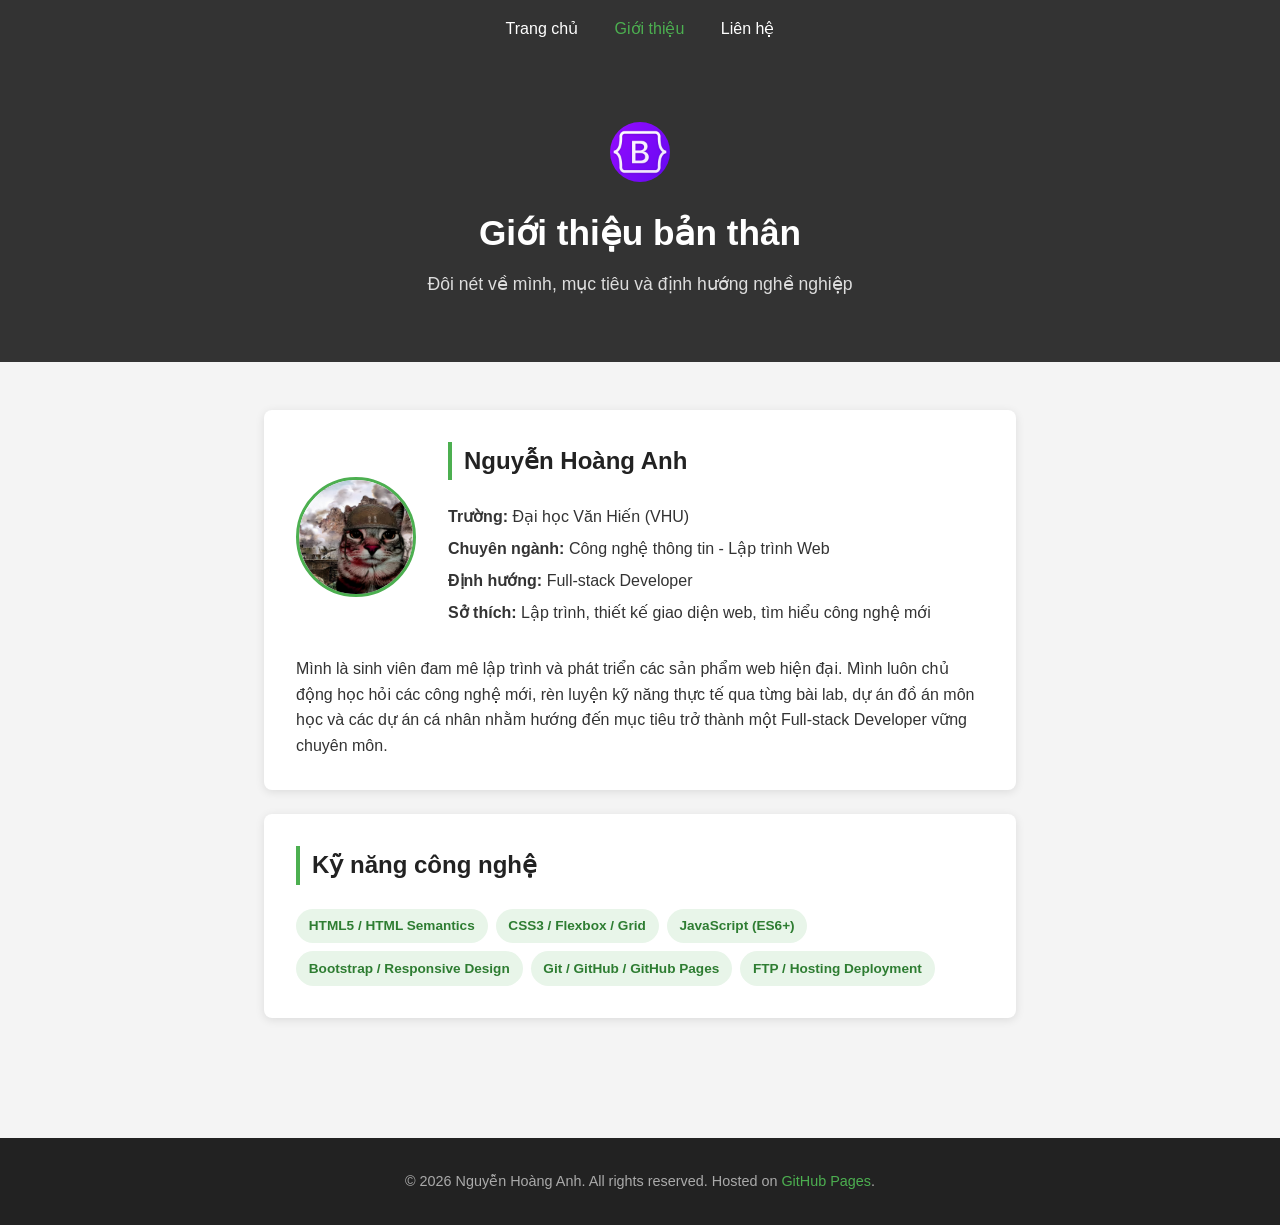
==== about.html @ 4b4d50ad "feat: Khoi tao website my-portfolio 3 trang - Bai tap 19 LTW" ====
<!DOCTYPE html>
<html lang="vi">
<head>
    <meta charset="UTF-8">
    <meta name="viewport" content="width=device-width, initial-scale=1.0">
    <title>Giới thiệu - Nguyễn Hoàng Anh</title>
    <link rel="icon" type="image/png" href="images/logo.png">
    <link rel="stylesheet" href="css/style.css">
</head>
<body>
    <nav>
        <a href="index.html">Trang chủ</a>
        <a href="about.html" class="active">Giới thiệu</a>
        <a href="contact.html">Liên hệ</a>
    </nav>

    <header>
        <img src="images/logo.png" alt="Logo" class="logo">
        <h1>Giới thiệu bản thân</h1>
        <p>Đôi nét về mình, mục tiêu và định hướng nghề nghiệp</p>
    </header>

    <section>
        <div class="about-card">
            <div class="about-intro">
                <img src="images/avatar.jpg" alt="Nguyễn Hoàng Anh">
                <div class="about-info">
                    <h2>Nguyễn Hoàng Anh</h2>
                    <p><strong>Trường:</strong> Đại học Văn Hiến (VHU)</p>
                    <p><strong>Chuyên ngành:</strong> Công nghệ thông tin - Lập trình Web</p>
                    <p><strong>Định hướng:</strong> Full-stack Developer</p>
                    <p><strong>Sở thích:</strong> Lập trình, thiết kế giao diện web, tìm hiểu công nghệ mới</p>
                </div>
            </div>
            <p>
                Mình là sinh viên đam mê lập trình và phát triển các sản phẩm web hiện đại. Mình luôn chủ động học hỏi các công nghệ mới, rèn luyện kỹ năng thực tế qua từng bài lab, dự án đồ án môn học và các dự án cá nhân nhằm hướng đến mục tiêu trở thành một Full-stack Developer vững chuyên môn.
            </p>
        </div>

        <div class="about-card">
            <h2>Kỹ năng công nghệ</h2>
            <div class="skills-list">
                <span class="skill-tag">HTML5 / HTML Semantics</span>
                <span class="skill-tag">CSS3 / Flexbox / Grid</span>
                <span class="skill-tag">JavaScript (ES6+)</span>
                <span class="skill-tag">Bootstrap / Responsive Design</span>
                <span class="skill-tag">Git / GitHub / GitHub Pages</span>
                <span class="skill-tag">FTP / Hosting Deployment</span>
            </div>
        </div>
    </section>

    <footer>
        <p>© 2026 Nguyễn Hoàng Anh. All rights reserved. Hosted on <a href="https://pages.github.com/" target="_blank">GitHub Pages</a>.</p>
    </footer>

    <script src="js/script.js"></script>
</body>
</html>
---- css/style.css ----
* {
    margin: 0;
    padding: 0;
    box-sizing: border-box;
}

body {
    font-family: 'Segoe UI', sans-serif;
    line-height: 1.6;
    background: #f4f4f4;
    color: #333;
}

nav {
    background: #333;
    padding: 1rem;
    text-align: center;
    position: sticky;
    top: 0;
    z-index: 1000;
}

nav a {
    color: white;
    margin: 0 1rem;
    text-decoration: none;
    font-weight: 500;
    transition: color 0.3s;
}

nav a:hover,
nav a.active {
    color: #4CAF50;
}

header {
    text-align: center;
    padding: 4rem 2rem;
    background: #333;
    color: white;
}

header .logo {
    width: 60px;
    height: 60px;
    border-radius: 50%;
    margin-bottom: 1rem;
}

header .avatar {
    width: 140px;
    height: 140px;
    border-radius: 50%;
    object-fit: cover;
    border: 4px solid #4CAF50;
    margin-bottom: 1rem;
    box-shadow: 0 4px 15px rgba(0, 0, 0, 0.3);
}

header h1 {
    font-size: 2.2rem;
    margin-bottom: 0.5rem;
}

header p {
    font-size: 1.1rem;
    color: #ddd;
}

section {
    padding: 3rem 1.5rem;
    max-width: 800px;
    margin: 0 auto;
}

section h2 {
    margin-bottom: 1.5rem;
    color: #222;
    border-left: 4px solid #4CAF50;
    padding-left: 0.75rem;
}

.project {
    background: white;
    padding: 2rem;
    margin: 1rem 0;
    border-radius: 8px;
    box-shadow: 0 2px 10px rgba(0, 0, 0, 0.1);
    transition: transform 0.2s, box-shadow 0.2s;
}

.project:hover {
    transform: translateY(-3px);
    box-shadow: 0 5px 15px rgba(0, 0, 0, 0.15);
}

.project h3 {
    color: #333;
    margin-bottom: 0.5rem;
}

.project p {
    color: #666;
    font-size: 0.95rem;
}

/* About Page Styles */
.about-card {
    background: white;
    padding: 2rem;
    border-radius: 8px;
    box-shadow: 0 2px 10px rgba(0, 0, 0, 0.1);
    margin-bottom: 1.5rem;
}

.about-intro {
    display: flex;
    align-items: center;
    gap: 2rem;
    margin-bottom: 1.5rem;
}

.about-intro img {
    width: 120px;
    height: 120px;
    border-radius: 50%;
    object-fit: cover;
    border: 3px solid #4CAF50;
}

.about-info p {
    margin-bottom: 0.4rem;
}

.skills-list {
    display: flex;
    flex-wrap: wrap;
    gap: 0.5rem;
    margin-top: 0.75rem;
}

.skill-tag {
    background: #e8f5e9;
    color: #2e7d32;
    padding: 0.4rem 0.8rem;
    border-radius: 20px;
    font-size: 0.85rem;
    font-weight: 600;
}

/* Contact Page Styles */
.contact-container {
    display: grid;
    grid-template-columns: 1fr;
    gap: 1.5rem;
}

.contact-info {
    background: white;
    padding: 2rem;
    border-radius: 8px;
    box-shadow: 0 2px 10px rgba(0, 0, 0, 0.1);
}

.contact-info p {
    margin-bottom: 0.75rem;
}

.contact-form {
    background: white;
    padding: 2rem;
    border-radius: 8px;
    box-shadow: 0 2px 10px rgba(0, 0, 0, 0.1);
}

.form-group {
    margin-bottom: 1.25rem;
}

.form-group label {
    display: block;
    margin-bottom: 0.35rem;
    font-weight: 600;
    color: #444;
}

.form-group input,
.form-group textarea {
    width: 100%;
    padding: 0.75rem;
    border: 1px solid #ddd;
    border-radius: 4px;
    font-family: inherit;
    font-size: 0.95rem;
    transition: border-color 0.2s;
}

.form-group input:focus,
.form-group textarea:focus {
    border-color: #4CAF50;
    outline: none;
}

.btn-submit {
    background: #4CAF50;
    color: white;
    border: none;
    padding: 0.75rem 1.75rem;
    border-radius: 4px;
    font-size: 1rem;
    cursor: pointer;
    font-weight: 600;
    transition: background 0.3s;
}

.btn-submit:hover {
    background: #45a049;
}

footer {
    text-align: center;
    padding: 2rem 1rem;
    background: #222;
    color: #aaa;
    font-size: 0.9rem;
    margin-top: 3rem;
}

footer a {
    color: #4CAF50;
    text-decoration: none;
}

@media (max-width: 600px) {
    .about-intro {
        flex-direction: column;
        text-align: center;
    }
    nav a {
        margin: 0 0.5rem;
    }
}
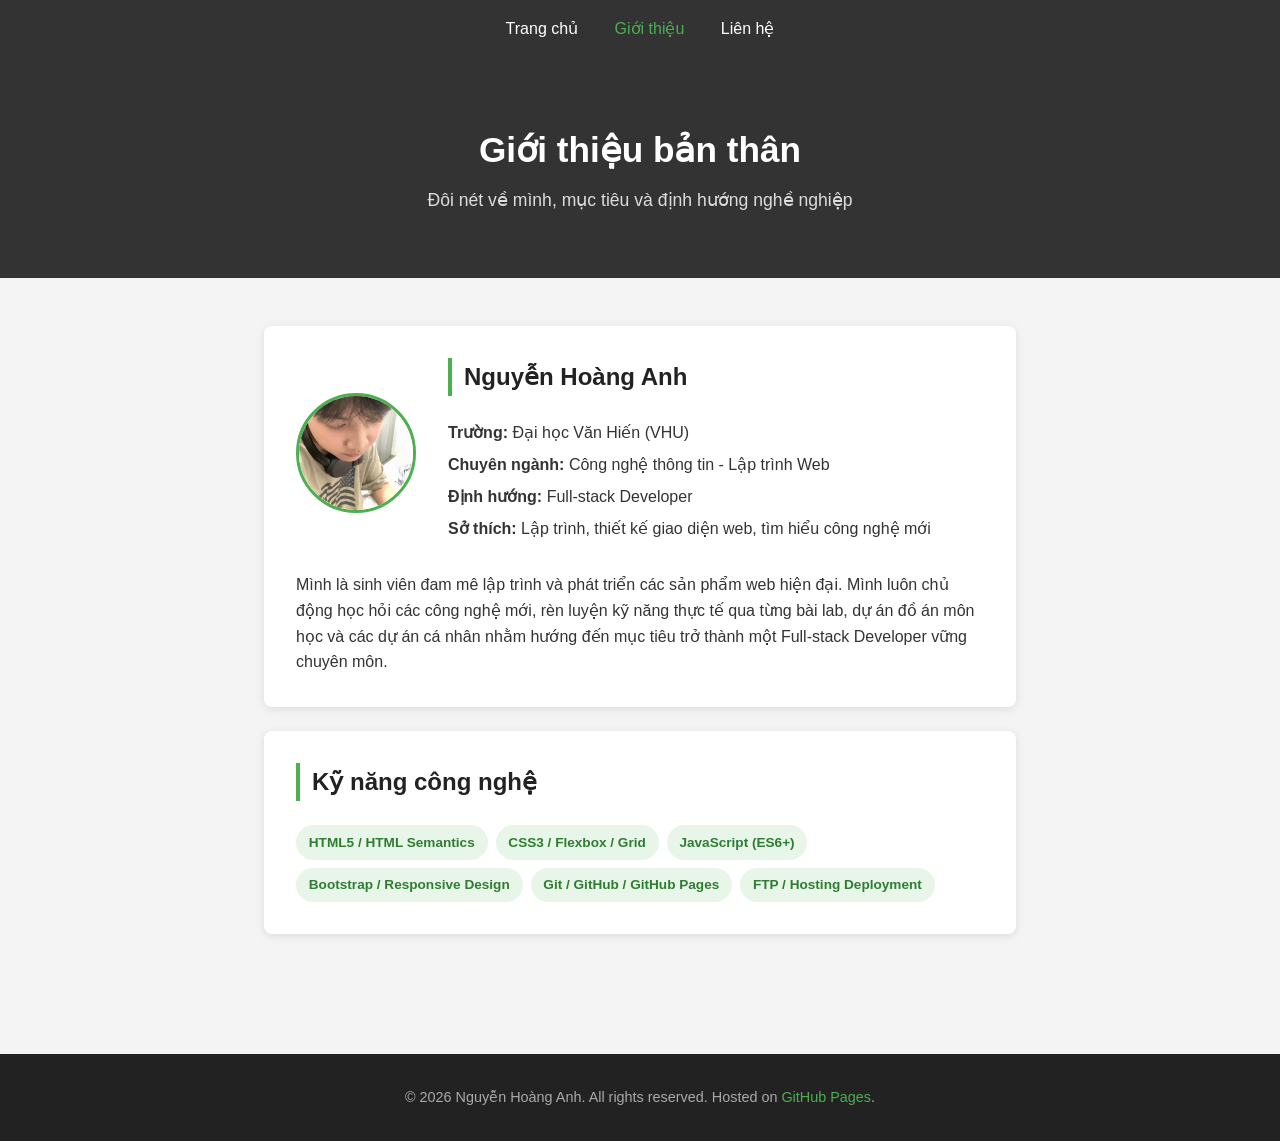
==== commit 48f1c1d0: "fix: Loai bo logo khoi header va thu muc images theo yeu cau" ====
--- a/about.html
+++ b/about.html
@@ -4,7 +4,7 @@
     <meta charset="UTF-8">
     <meta name="viewport" content="width=device-width, initial-scale=1.0">
     <title>Giới thiệu - Nguyễn Hoàng Anh</title>
-    <link rel="icon" type="image/png" href="images/logo.png">
+    <link rel="icon" type="image/jpeg" href="images/avatar.jpg">
     <link rel="stylesheet" href="css/style.css">
 </head>
 <body>
@@ -15,7 +15,6 @@
     </nav>
 
     <header>
-        <img src="images/logo.png" alt="Logo" class="logo">
         <h1>Giới thiệu bản thân</h1>
         <p>Đôi nét về mình, mục tiêu và định hướng nghề nghiệp</p>
     </header>
--- a/css/style.css
+++ b/css/style.css
@@ -38,13 +38,6 @@
     padding: 4rem 2rem;
     background: #333;
     color: white;
-}
-
-header .logo {
-    width: 60px;
-    height: 60px;
-    border-radius: 50%;
-    margin-bottom: 1rem;
 }
 
 header .avatar {
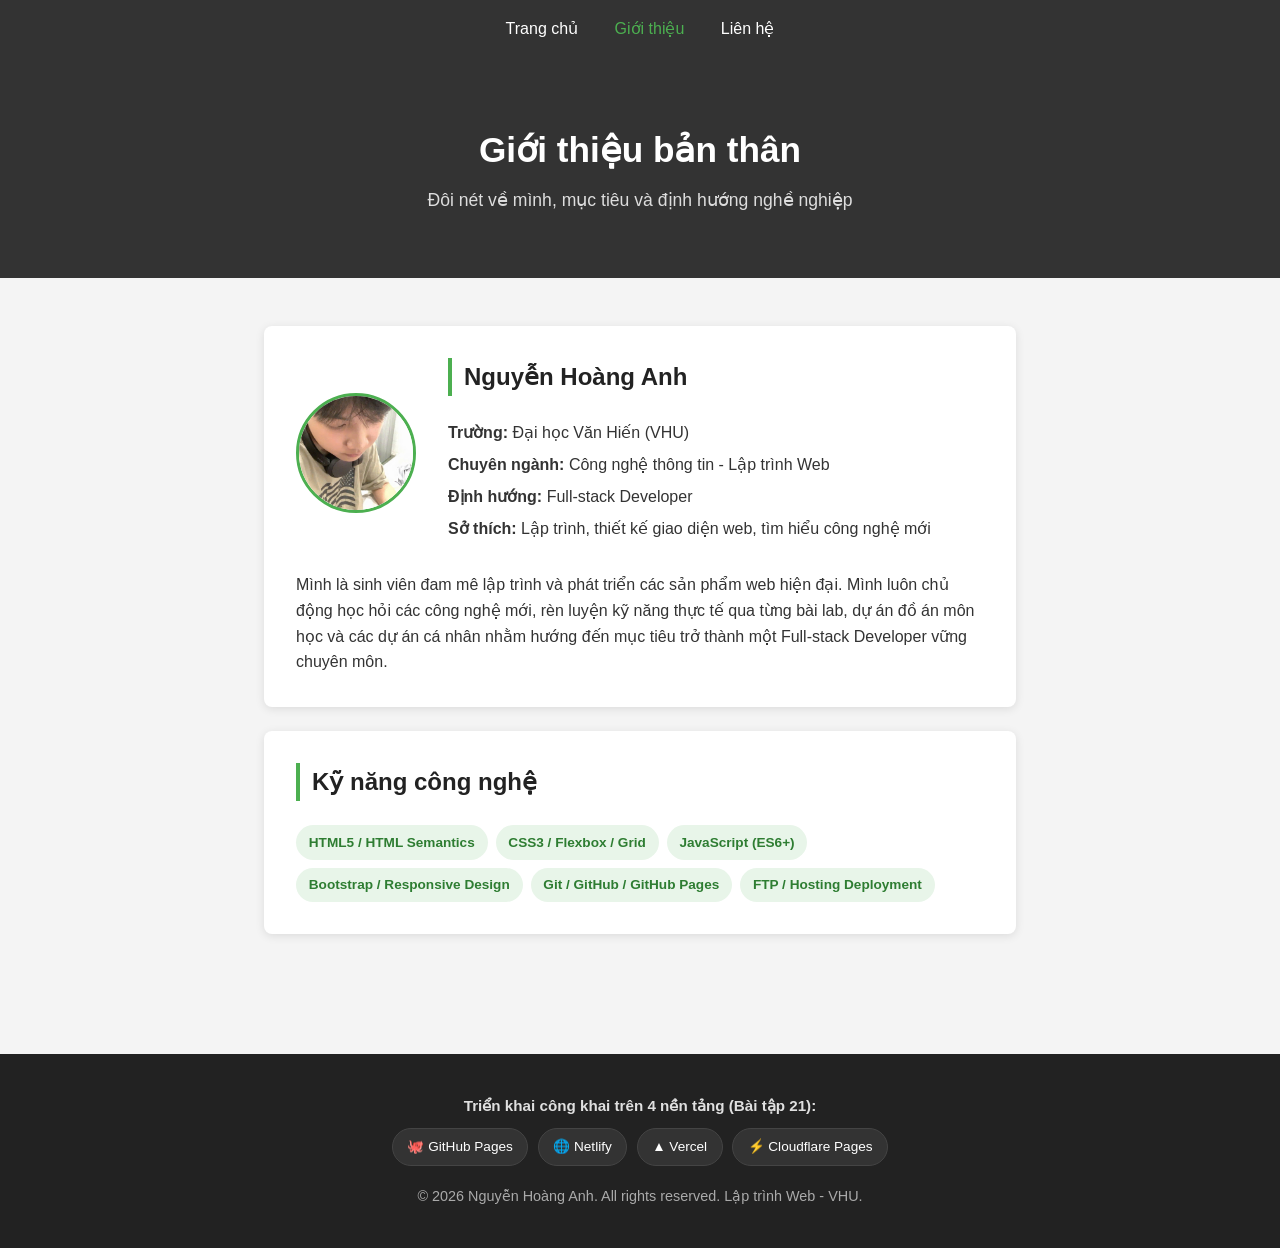
==== commit 90d01609: "feat: Cap nhat giao dien footer lien ket 4 nen tang deployment - Bai tap 21" ====
--- a/about.html
+++ b/about.html
@@ -50,7 +50,16 @@
     </section>
 
     <footer>
-        <p>© 2026 Nguyễn Hoàng Anh. All rights reserved. Hosted on <a href="https://pages.github.com/" target="_blank">GitHub Pages</a>.</p>
+        <div class="deploy-platforms">
+            <p><strong>Triển khai công khai trên 4 nền tảng (Bài tập 21):</strong></p>
+            <div class="platform-links">
+                <a href="https://whqnanh.github.io/my-portfolio/" target="_blank" class="platform-badge gh">🐙 GitHub Pages</a>
+                <a href="https://whqnanh-portfolio.netlify.app" target="_blank" class="platform-badge netlify">🌐 Netlify</a>
+                <a href="https://whqnanh-portfolio.vercel.app" target="_blank" class="platform-badge vercel">▲ Vercel</a>
+                <a href="https://whqnanh-portfolio.pages.dev" target="_blank" class="platform-badge cf">⚡ Cloudflare Pages</a>
+            </div>
+        </div>
+        <p style="margin-top: 1rem;">© 2026 Nguyễn Hoàng Anh. All rights reserved. Lập trình Web - VHU.</p>
     </footer>
 
     <script src="js/script.js"></script>
--- a/css/style.css
+++ b/css/style.css
@@ -212,7 +212,7 @@
 
 footer {
     text-align: center;
-    padding: 2rem 1rem;
+    padding: 2.5rem 1rem;
     background: #222;
     color: #aaa;
     font-size: 0.9rem;
@@ -222,6 +222,66 @@
 footer a {
     color: #4CAF50;
     text-decoration: none;
+}
+
+/* Deployment Badges */
+.deploy-platforms {
+    margin-bottom: 1.2rem;
+}
+
+.deploy-platforms p {
+    color: #e0e0e0;
+    margin-bottom: 0.6rem;
+    font-size: 0.95rem;
+}
+
+.platform-links {
+    display: flex;
+    justify-content: center;
+    flex-wrap: wrap;
+    gap: 0.6rem;
+    margin-top: 0.5rem;
+}
+
+.platform-badge {
+    display: inline-flex;
+    align-items: center;
+    padding: 0.45rem 0.9rem;
+    border-radius: 20px;
+    background: #333;
+    color: #fff !important;
+    font-size: 0.85rem;
+    font-weight: 500;
+    text-decoration: none;
+    border: 1px solid #444;
+    transition: all 0.25s ease;
+}
+
+.platform-badge:hover {
+    transform: translateY(-2px);
+    box-shadow: 0 4px 10px rgba(0, 0, 0, 0.3);
+}
+
+.platform-badge.gh:hover {
+    background: #24292e;
+    border-color: #6e5494;
+}
+
+.platform-badge.netlify:hover {
+    background: #00ad9f;
+    border-color: #00c7b7;
+    color: #111 !important;
+}
+
+.platform-badge.vercel:hover {
+    background: #000;
+    border-color: #fff;
+}
+
+.platform-badge.cf:hover {
+    background: #f38020;
+    border-color: #faad3f;
+    color: #111 !important;
 }
 
 @media (max-width: 600px) {
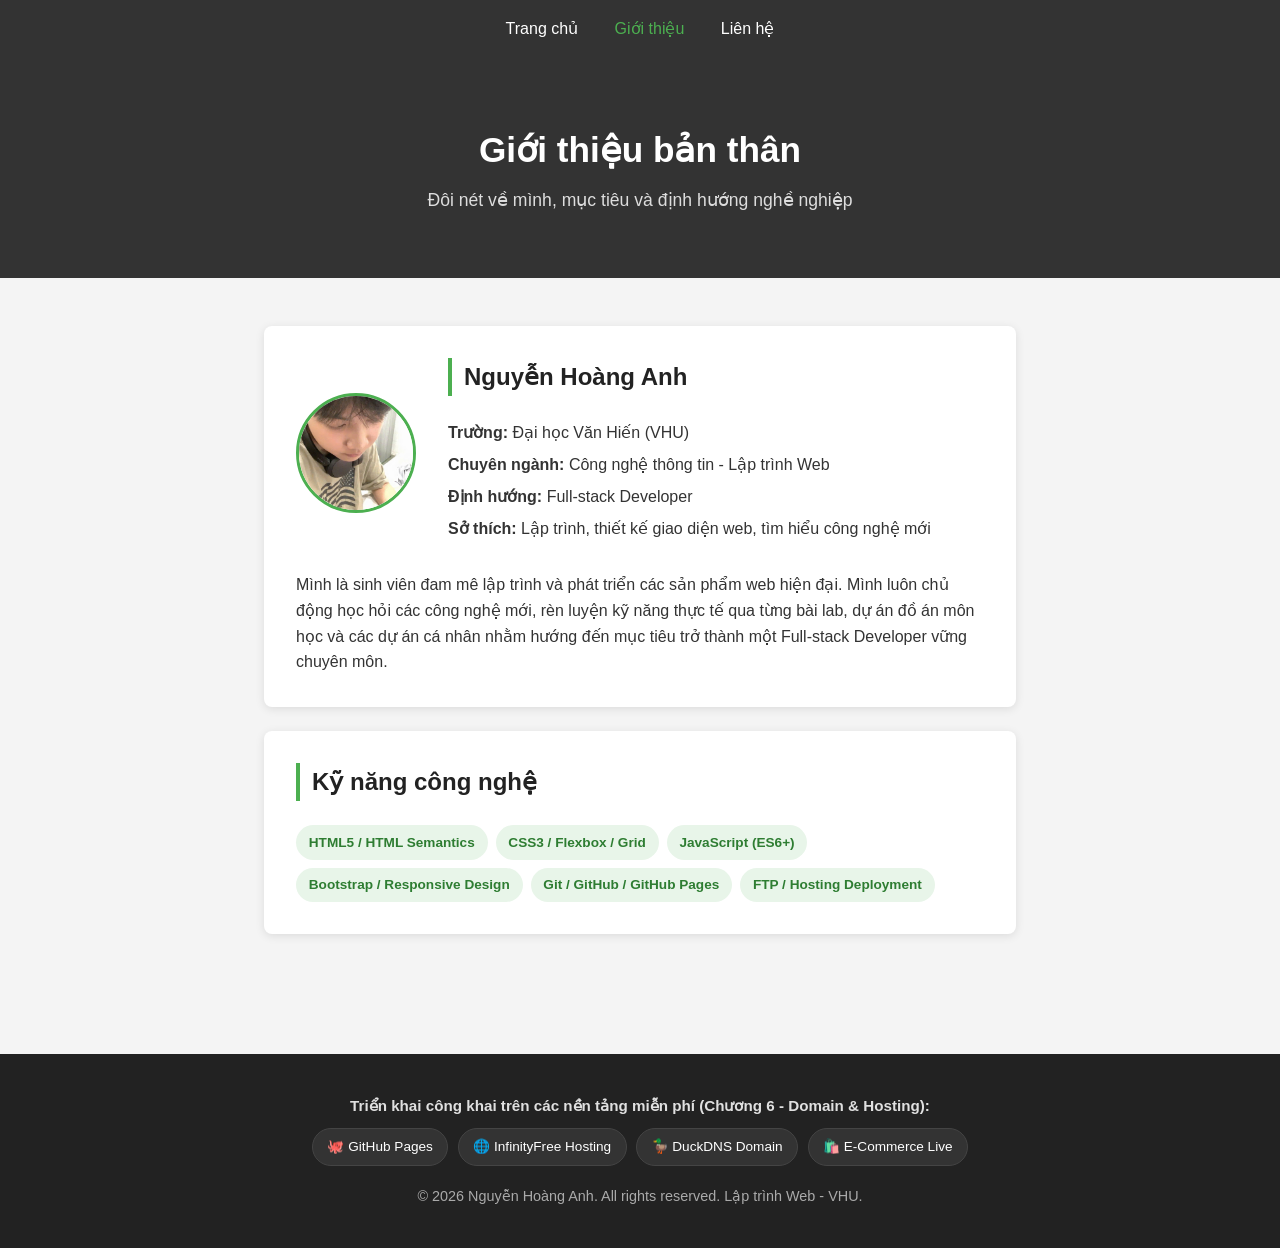
==== commit d9c96ee3: "update: Cap nhat cac lien ket live domain da tao thuc te" ====
--- a/about.html
+++ b/about.html
@@ -51,12 +51,12 @@
 
     <footer>
         <div class="deploy-platforms">
-            <p><strong>Triển khai công khai trên 4 nền tảng (Bài tập 21):</strong></p>
+            <p><strong>Triển khai công khai trên các nền tảng miễn phí (Chương 6 - Domain & Hosting):</strong></p>
             <div class="platform-links">
                 <a href="https://whqnanh.github.io/my-portfolio/" target="_blank" class="platform-badge gh">🐙 GitHub Pages</a>
-                <a href="https://whqnanh-portfolio.netlify.app" target="_blank" class="platform-badge netlify">🌐 Netlify</a>
-                <a href="https://whqnanh-portfolio.vercel.app" target="_blank" class="platform-badge vercel">▲ Vercel</a>
-                <a href="https://whqnanh-portfolio.pages.dev" target="_blank" class="platform-badge cf">⚡ Cloudflare Pages</a>
+                <a href="http://hoanganh-cv.42web.io/my-portfolio/" target="_blank" class="platform-badge infinity">🌐 InfinityFree Hosting</a>
+                <a href="http://mywebsite-hoanganh.duckdns.org" target="_blank" class="platform-badge duck">🦆 DuckDNS Domain</a>
+                <a href="https://whqnanh.github.io/bai-tap-32/" target="_blank" class="platform-badge store">🛍️ E-Commerce Live</a>
             </div>
         </div>
         <p style="margin-top: 1rem;">© 2026 Nguyễn Hoàng Anh. All rights reserved. Lập trình Web - VHU.</p>
--- a/css/style.css
+++ b/css/style.css
@@ -267,6 +267,22 @@
     border-color: #6e5494;
 }
 
+.platform-badge.infinity:hover {
+    background: #2563eb;
+    border-color: #3b82f6;
+}
+
+.platform-badge.duck:hover {
+    background: #eab308;
+    border-color: #facc15;
+    color: #111 !important;
+}
+
+.platform-badge.store:hover {
+    background: #10b981;
+    border-color: #34d399;
+}
+
 .platform-badge.netlify:hover {
     background: #00ad9f;
     border-color: #00c7b7;
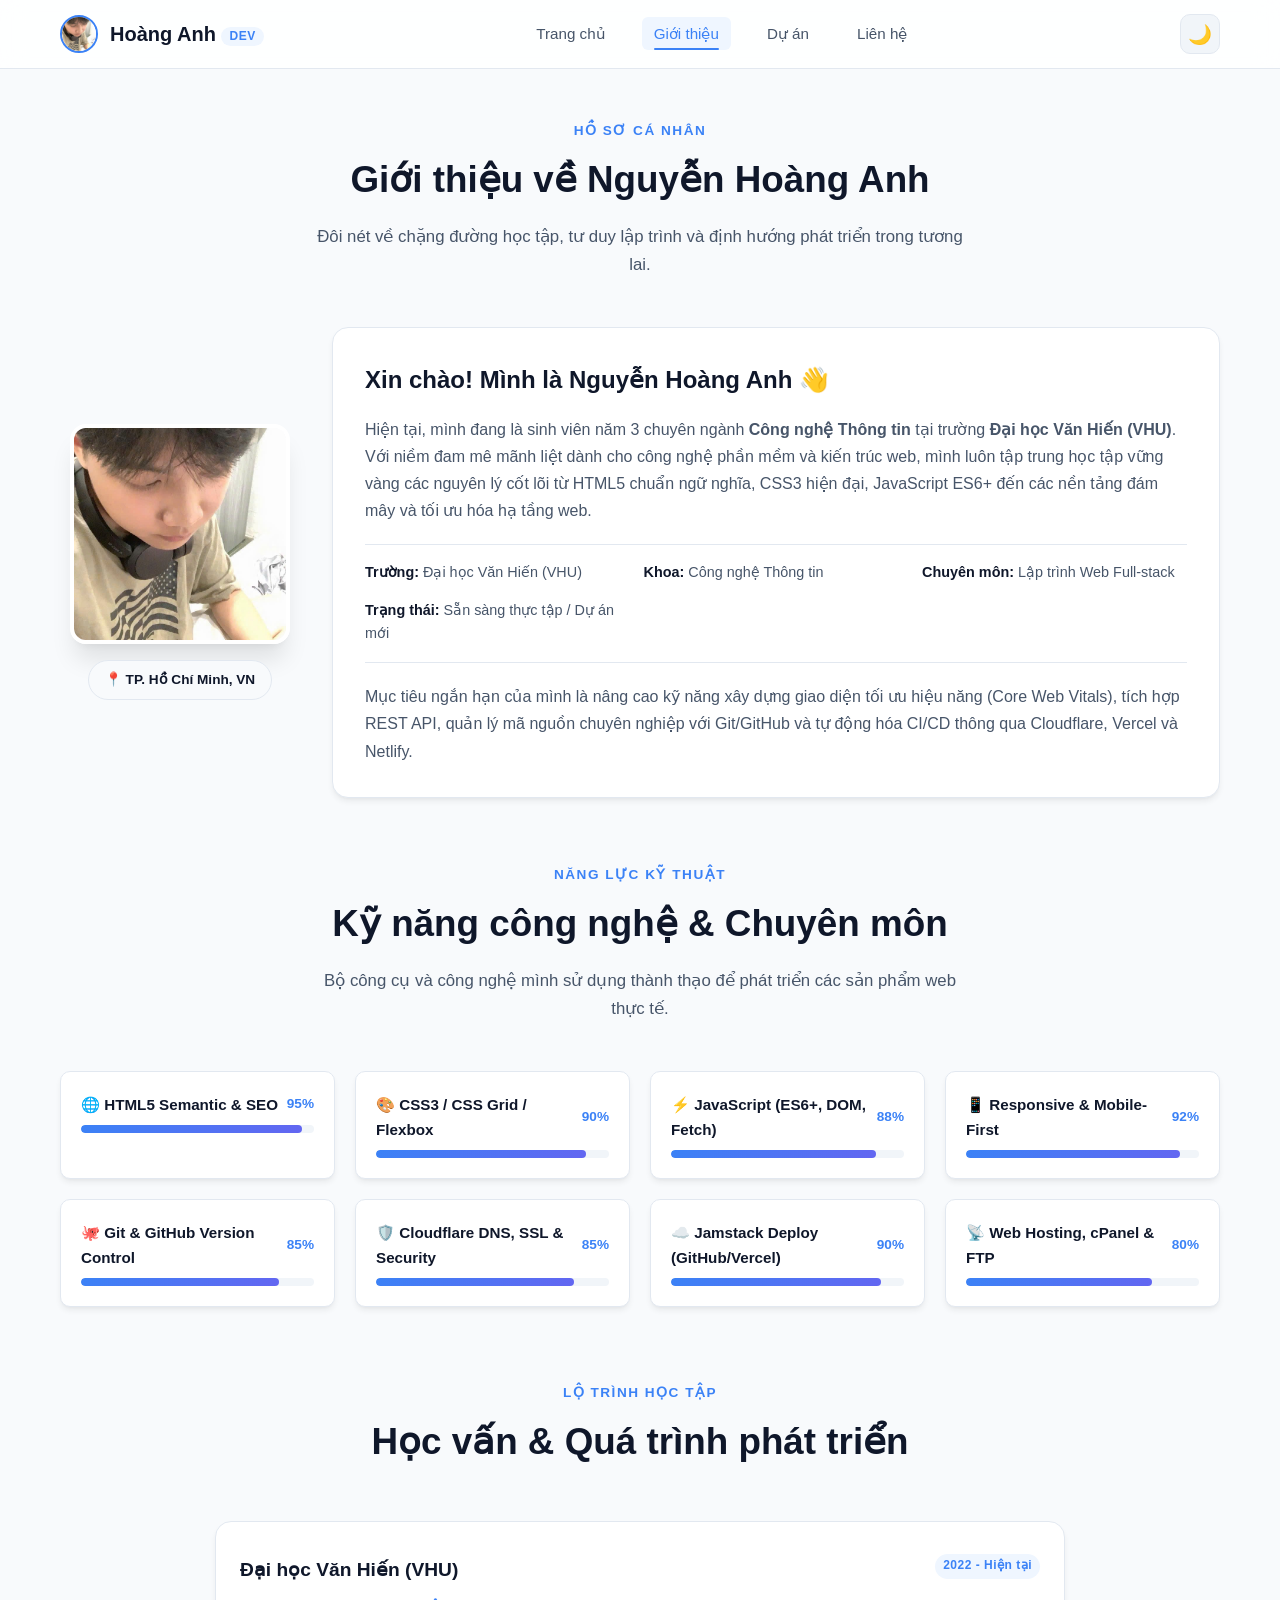
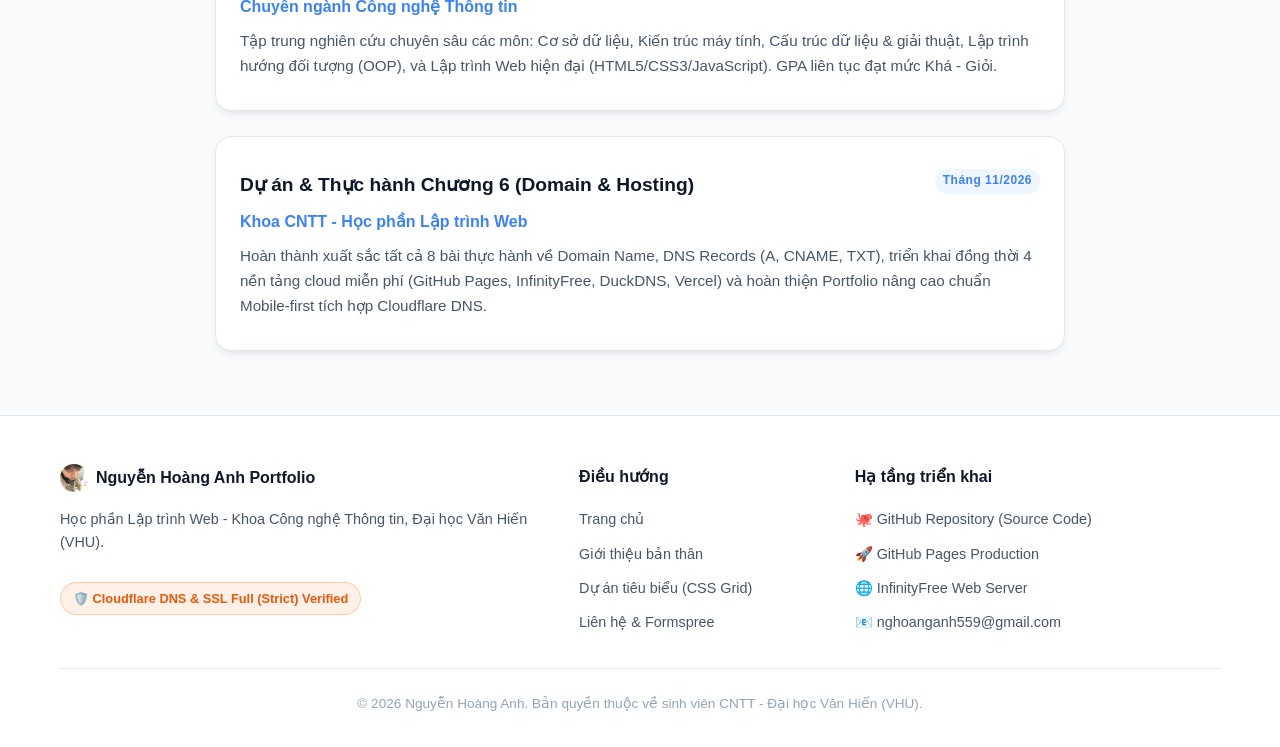
==== commit 1a5d3d05: "feat: Nang cap Portfolio chuyen nghiep - Bai tap 8 Chuong 6 (CSS Grid 6 projects, Formspree, Dark Mo" ====
--- a/about.html
+++ b/about.html
@@ -1,67 +1,277 @@
 <!DOCTYPE html>
-<html lang="vi">
+<html lang="vi" data-theme="light">
 <head>
     <meta charset="UTF-8">
     <meta name="viewport" content="width=device-width, initial-scale=1.0">
-    <title>Giới thiệu - Nguyễn Hoàng Anh</title>
+    <meta name="description" content="Giới thiệu bản thân - Nguyễn Hoàng Anh, sinh viên CNTT Đại học Văn Hiến (VHU). Mục tiêu trở thành Full-stack Web Developer chuyên nghiệp.">
+    <title>Giới thiệu - Nguyễn Hoàng Anh Portfolio</title>
+    
     <link rel="icon" type="image/jpeg" href="images/avatar.jpg">
     <link rel="stylesheet" href="css/style.css">
 </head>
 <body>
-    <nav>
-        <a href="index.html">Trang chủ</a>
-        <a href="about.html" class="active">Giới thiệu</a>
-        <a href="contact.html">Liên hệ</a>
-    </nav>
-
-    <header>
-        <h1>Giới thiệu bản thân</h1>
-        <p>Đôi nét về mình, mục tiêu và định hướng nghề nghiệp</p>
+    <!-- Top Navigation Bar -->
+    <header class="navbar">
+        <div class="nav-container">
+            <a href="index.html" class="nav-brand">
+                <img src="images/avatar.jpg" alt="Avatar Nguyễn Hoàng Anh" class="brand-avatar">
+                <span>Hoàng Anh <span class="brand-badge">DEV</span></span>
+            </a>
+
+            <ul class="nav-links">
+                <li><a href="index.html" class="nav-link">Trang chủ</a></li>
+                <li><a href="about.html" class="nav-link active">Giới thiệu</a></li>
+                <li><a href="projects.html" class="nav-link">Dự án</a></li>
+                <li><a href="contact.html" class="nav-link">Liên hệ</a></li>
+            </ul>
+
+            <div class="nav-actions">
+                <button type="button" class="theme-toggle-btn" title="Chuyển chế độ sáng / tối" aria-label="Đổi giao diện">
+                    🌙
+                </button>
+                <button type="button" class="mobile-toggle-btn" aria-label="Mở menu điều hướng" aria-expanded="false">
+                    <span></span>
+                    <span></span>
+                    <span></span>
+                </button>
+            </div>
+        </div>
+
+        <nav class="mobile-menu">
+            <ul class="mobile-nav-links">
+                <li><a href="index.html" class="mobile-nav-link">🏠 Trang chủ</a></li>
+                <li><a href="about.html" class="mobile-nav-link active">👤 Giới thiệu</a></li>
+                <li><a href="projects.html" class="mobile-nav-link">💻 Dự án (6 dự án)</a></li>
+                <li><a href="contact.html" class="mobile-nav-link">📬 Liên hệ</a></li>
+            </ul>
+        </nav>
     </header>
 
-    <section>
-        <div class="about-card">
-            <div class="about-intro">
+    <main class="container" style="padding-top: 3rem; padding-bottom: 4rem;">
+        <!-- Page Title Header -->
+        <div class="section-header reveal">
+            <span class="section-label">Hồ sơ cá nhân</span>
+            <h1 class="section-title">Giới thiệu về Nguyễn Hoàng Anh</h1>
+            <p class="section-description">
+                Đôi nét về chặng đường học tập, tư duy lập trình và định hướng phát triển trong tương lai.
+            </p>
+        </div>
+
+        <!-- About Intro Card -->
+        <div class="about-intro-grid">
+            <div class="about-image-card reveal">
                 <img src="images/avatar.jpg" alt="Nguyễn Hoàng Anh">
-                <div class="about-info">
-                    <h2>Nguyễn Hoàng Anh</h2>
-                    <p><strong>Trường:</strong> Đại học Văn Hiến (VHU)</p>
-                    <p><strong>Chuyên ngành:</strong> Công nghệ thông tin - Lập trình Web</p>
-                    <p><strong>Định hướng:</strong> Full-stack Developer</p>
-                    <p><strong>Sở thích:</strong> Lập trình, thiết kế giao diện web, tìm hiểu công nghệ mới</p>
-                </div>
-            </div>
-            <p>
-                Mình là sinh viên đam mê lập trình và phát triển các sản phẩm web hiện đại. Mình luôn chủ động học hỏi các công nghệ mới, rèn luyện kỹ năng thực tế qua từng bài lab, dự án đồ án môn học và các dự án cá nhân nhằm hướng đến mục tiêu trở thành một Full-stack Developer vững chuyên môn.
-            </p>
-        </div>
-
-        <div class="about-card">
-            <h2>Kỹ năng công nghệ</h2>
-            <div class="skills-list">
-                <span class="skill-tag">HTML5 / HTML Semantics</span>
-                <span class="skill-tag">CSS3 / Flexbox / Grid</span>
-                <span class="skill-tag">JavaScript (ES6+)</span>
-                <span class="skill-tag">Bootstrap / Responsive Design</span>
-                <span class="skill-tag">Git / GitHub / GitHub Pages</span>
-                <span class="skill-tag">FTP / Hosting Deployment</span>
-            </div>
-        </div>
-    </section>
-
-    <footer>
-        <div class="deploy-platforms">
-            <p><strong>Triển khai công khai trên các nền tảng miễn phí (Chương 6 - Domain & Hosting):</strong></p>
-            <div class="platform-links">
-                <a href="https://whqnanh.github.io/my-portfolio/" target="_blank" class="platform-badge gh">🐙 GitHub Pages</a>
-                <a href="http://hoanganh-cv.42web.io/my-portfolio/" target="_blank" class="platform-badge infinity">🌐 InfinityFree Hosting</a>
-                <a href="http://mywebsite-hoanganh.duckdns.org" target="_blank" class="platform-badge duck">🦆 DuckDNS Domain</a>
-                <a href="https://whqnanh.github.io/bai-tap-32/" target="_blank" class="platform-badge store">🛍️ E-Commerce Live</a>
-            </div>
-        </div>
-        <p style="margin-top: 1rem;">© 2026 Nguyễn Hoàng Anh. All rights reserved. Lập trình Web - VHU.</p>
+                <div style="margin-top: 1rem;">
+                    <span class="platform-pill" style="font-size: 0.85rem;">📍 TP. Hồ Chí Minh, VN</span>
+                </div>
+            </div>
+
+            <div class="about-text-card reveal reveal-delay-1">
+                <h3>Xin chào! Mình là Nguyễn Hoàng Anh 👋</h3>
+                <p style="color: var(--text-secondary); line-height: 1.7; margin-bottom: 1rem;">
+                    Hiện tại, mình đang là sinh viên năm 3 chuyên ngành <strong>Công nghệ Thông tin</strong> tại trường <strong>Đại học Văn Hiến (VHU)</strong>. Với niềm đam mê mãnh liệt dành cho công nghệ phần mềm và kiến trúc web, mình luôn tập trung học tập vững vàng các nguyên lý cốt lõi từ HTML5 chuẩn ngữ nghĩa, CSS3 hiện đại, JavaScript ES6+ đến các nền tảng đám mây và tối ưu hóa hạ tầng web.
+                </p>
+
+                <div class="about-meta">
+                    <div class="meta-item">
+                        <strong>Trường:</strong> Đại học Văn Hiến (VHU)
+                    </div>
+                    <div class="meta-item">
+                        <strong>Khoa:</strong> Công nghệ Thông tin
+                    </div>
+                    <div class="meta-item">
+                        <strong>Chuyên môn:</strong> Lập trình Web Full-stack
+                    </div>
+                    <div class="meta-item">
+                        <strong>Trạng thái:</strong> Sẵn sàng thực tập / Dự án mới
+                    </div>
+                </div>
+
+                <p style="color: var(--text-secondary); line-height: 1.7;">
+                    Mục tiêu ngắn hạn của mình là nâng cao kỹ năng xây dựng giao diện tối ưu hiệu năng (Core Web Vitals), tích hợp REST API, quản lý mã nguồn chuyên nghiệp với Git/GitHub và tự động hóa CI/CD thông qua Cloudflare, Vercel và Netlify.
+                </p>
+            </div>
+        </div>
+
+        <!-- Skills Section -->
+        <section style="margin-top: 4rem;">
+            <div class="section-header reveal">
+                <span class="section-label">Năng lực kỹ thuật</span>
+                <h2 class="section-title">Kỹ năng công nghệ &amp; Chuyên môn</h2>
+                <p class="section-description">
+                    Bộ công cụ và công nghệ mình sử dụng thành thạo để phát triển các sản phẩm web thực tế.
+                </p>
+            </div>
+
+            <div class="skills-grid">
+                <!-- Skill 1 -->
+                <div class="skill-card reveal">
+                    <div class="skill-header">
+                        <span class="skill-name">🌐 HTML5 Semantic &amp; SEO</span>
+                        <span class="skill-percent">95%</span>
+                    </div>
+                    <div class="skill-bar-bg">
+                        <div class="skill-bar-fill" style="width: 95%;"></div>
+                    </div>
+                </div>
+
+                <!-- Skill 2 -->
+                <div class="skill-card reveal reveal-delay-1">
+                    <div class="skill-header">
+                        <span class="skill-name">🎨 CSS3 / CSS Grid / Flexbox</span>
+                        <span class="skill-percent">90%</span>
+                    </div>
+                    <div class="skill-bar-bg">
+                        <div class="skill-bar-fill" style="width: 90%;"></div>
+                    </div>
+                </div>
+
+                <!-- Skill 3 -->
+                <div class="skill-card reveal reveal-delay-2">
+                    <div class="skill-header">
+                        <span class="skill-name">⚡ JavaScript (ES6+, DOM, Fetch)</span>
+                        <span class="skill-percent">88%</span>
+                    </div>
+                    <div class="skill-bar-bg">
+                        <div class="skill-bar-fill" style="width: 88%;"></div>
+                    </div>
+                </div>
+
+                <!-- Skill 4 -->
+                <div class="skill-card reveal">
+                    <div class="skill-header">
+                        <span class="skill-name">📱 Responsive &amp; Mobile-First</span>
+                        <span class="skill-percent">92%</span>
+                    </div>
+                    <div class="skill-bar-bg">
+                        <div class="skill-bar-fill" style="width: 92%;"></div>
+                    </div>
+                </div>
+
+                <!-- Skill 5 -->
+                <div class="skill-card reveal reveal-delay-1">
+                    <div class="skill-header">
+                        <span class="skill-name">🐙 Git &amp; GitHub Version Control</span>
+                        <span class="skill-percent">85%</span>
+                    </div>
+                    <div class="skill-bar-bg">
+                        <div class="skill-bar-fill" style="width: 85%;"></div>
+                    </div>
+                </div>
+
+                <!-- Skill 6 -->
+                <div class="skill-card reveal reveal-delay-2">
+                    <div class="skill-header">
+                        <span class="skill-name">🛡️ Cloudflare DNS, SSL &amp; Security</span>
+                        <span class="skill-percent">85%</span>
+                    </div>
+                    <div class="skill-bar-bg">
+                        <div class="skill-bar-fill" style="width: 85%;"></div>
+                    </div>
+                </div>
+
+                <!-- Skill 7 -->
+                <div class="skill-card reveal">
+                    <div class="skill-header">
+                        <span class="skill-name">☁️ Jamstack Deploy (GitHub/Vercel)</span>
+                        <span class="skill-percent">90%</span>
+                    </div>
+                    <div class="skill-bar-bg">
+                        <div class="skill-bar-fill" style="width: 90%;"></div>
+                    </div>
+                </div>
+
+                <!-- Skill 8 -->
+                <div class="skill-card reveal reveal-delay-1">
+                    <div class="skill-header">
+                        <span class="skill-name">📡 Web Hosting, cPanel &amp; FTP</span>
+                        <span class="skill-percent">80%</span>
+                    </div>
+                    <div class="skill-bar-bg">
+                        <div class="skill-bar-fill" style="width: 80%;"></div>
+                    </div>
+                </div>
+            </div>
+        </section>
+
+        <!-- Education & Milestones -->
+        <section style="margin-top: 4.5rem;">
+            <div class="section-header reveal">
+                <span class="section-label">Lộ trình học tập</span>
+                <h2 class="section-title">Học vấn &amp; Quá trình phát triển</h2>
+            </div>
+
+            <div style="display: flex; flex-direction: column; gap: 1.5rem; max-width: 850px; margin: 0 auto;">
+                <div class="contact-card reveal">
+                    <div style="display: flex; justify-content: space-between; align-items: flex-start; flex-wrap: wrap; gap: 0.5rem; margin-bottom: 0.5rem;">
+                        <h3 style="font-size: 1.2rem; color: var(--text-primary);">Đại học Văn Hiến (VHU)</h3>
+                        <span class="brand-badge">2022 - Hiện tại</span>
+                    </div>
+                    <p style="color: var(--primary); font-weight: 600; margin-bottom: 0.5rem;">Chuyên ngành Công nghệ Thông tin</p>
+                    <p style="color: var(--text-secondary); font-size: 0.95rem;">
+                        Tập trung nghiên cứu chuyên sâu các môn: Cơ sở dữ liệu, Kiến trúc máy tính, Cấu trúc dữ liệu &amp; giải thuật, Lập trình hướng đối tượng (OOP), và Lập trình Web hiện đại (HTML5/CSS3/JavaScript). GPA liên tục đạt mức Khá - Giỏi.
+                    </p>
+                </div>
+
+                <div class="contact-card reveal reveal-delay-1">
+                    <div style="display: flex; justify-content: space-between; align-items: flex-start; flex-wrap: wrap; gap: 0.5rem; margin-bottom: 0.5rem;">
+                        <h3 style="font-size: 1.2rem; color: var(--text-primary);">Dự án &amp; Thực hành Chương 6 (Domain &amp; Hosting)</h3>
+                        <span class="brand-badge">Tháng 11/2026</span>
+                    </div>
+                    <p style="color: var(--primary); font-weight: 600; margin-bottom: 0.5rem;">Khoa CNTT - Học phần Lập trình Web</p>
+                    <p style="color: var(--text-secondary); font-size: 0.95rem;">
+                        Hoàn thành xuất sắc tất cả 8 bài thực hành về Domain Name, DNS Records (A, CNAME, TXT), triển khai đồng thời 4 nền tảng cloud miễn phí (GitHub Pages, InfinityFree, DuckDNS, Vercel) và hoàn thiện Portfolio nâng cao chuẩn Mobile-first tích hợp Cloudflare DNS.
+                    </p>
+                </div>
+            </div>
+        </section>
+    </main>
+
+    <!-- Footer -->
+    <footer class="footer">
+        <div class="container">
+            <div class="footer-grid">
+                <div class="footer-col">
+                    <h4 style="display: flex; align-items: center; gap: 0.5rem;">
+                        <img src="images/avatar.jpg" alt="Avatar" style="width: 28px; height: 28px; border-radius: 50%;">
+                        Nguyễn Hoàng Anh Portfolio
+                    </h4>
+                    <p style="font-size: 0.9rem; line-height: 1.6; margin-bottom: 1rem;">
+                        Học phần Lập trình Web - Khoa Công nghệ Thông tin, Đại học Văn Hiến (VHU).
+                    </p>
+                    <span class="cloudflare-verified-badge">
+                        🛡️ Cloudflare DNS &amp; SSL Full (Strict) Verified
+                    </span>
+                </div>
+
+                <div class="footer-col">
+                    <h4>Điều hướng</h4>
+                    <ul class="footer-links">
+                        <li><a href="index.html">Trang chủ</a></li>
+                        <li><a href="about.html">Giới thiệu bản thân</a></li>
+                        <li><a href="projects.html">Dự án tiêu biểu (CSS Grid)</a></li>
+                        <li><a href="contact.html">Liên hệ &amp; Formspree</a></li>
+                    </ul>
+                </div>
+
+                <div class="footer-col">
+                    <h4>Hạ tầng triển khai</h4>
+                    <ul class="footer-links">
+                        <li><a href="https://github.com/whqnanh/my-portfolio" target="_blank">🐙 GitHub Repository (Source Code)</a></li>
+                        <li><a href="https://whqnanh.github.io/my-portfolio/" target="_blank">🚀 GitHub Pages Production</a></li>
+                        <li><a href="http://hoanganh-cv.42web.io" target="_blank">🌐 InfinityFree Web Server</a></li>
+                        <li><a href="mailto:nghoanganh559@gmail.com">📧 nghoanganh559@gmail.com</a></li>
+                    </ul>
+                </div>
+            </div>
+
+            <div class="footer-bottom">
+                <p>© 2026 Nguyễn Hoàng Anh. Bản quyền thuộc về sinh viên CNTT - Đại học Văn Hiến (VHU).</p>
+            </div>
+        </div>
     </footer>
 
+    <button type="button" class="back-to-top" title="Cuộn lên đầu trang" aria-label="Lên đầu trang">↑</button>
     <script src="js/script.js"></script>
 </body>
 </html>
--- a/css/style.css
+++ b/css/style.css
@@ -1,311 +1,1087 @@
-* {
-    margin: 0;
-    padding: 0;
-    box-sizing: border-box;
+/* ==========================================================================
+   PORTFOLIO CHUYÊN NGHIỆP - NGUYỄN HOÀNG ANH
+   Học phần: Lập trình Web (HTML5 - CSS3 - JavaScript ES6+)
+   Chương 6: Domain Name & Hosting - BÀI TẬP THỰC HÀNH SỐ 8
+   Đặc tả: Mobile-First, Responsive 100%, CSS Grid, Dark Mode, Animations
+   ========================================================================== */
+
+/* --- CSS Variables & Design Tokens --- */
+:root {
+  /* Color Palette - Light Mode */
+  --bg-primary: #f8fafc;
+  --bg-secondary: #ffffff;
+  --bg-alt: #f1f5f9;
+  --bg-card: #ffffff;
+  --border-color: #e2e8f0;
+  --border-focus: #3b82f6;
+  
+  --text-primary: #0f172a;
+  --text-secondary: #475569;
+  --text-muted: #94a3b8;
+  --text-inverse: #ffffff;
+
+  --primary: #3b82f6;
+  --primary-hover: #2563eb;
+  --primary-light: #eff6ff;
+  --secondary: #6366f1;
+  --accent: #06b6d4;
+  --success: #10b981;
+  --warning: #f59e0b;
+  --danger: #ef4444;
+
+  --nav-bg: rgba(255, 255, 255, 0.85);
+  --card-shadow: 0 4px 6px -1px rgba(0, 0, 0, 0.07), 0 2px 4px -2px rgba(0, 0, 0, 0.05);
+  --card-shadow-hover: 0 20px 25px -5px rgba(0, 0, 0, 0.1), 0 8px 10px -6px rgba(0, 0, 0, 0.06);
+
+  --gradient-brand: linear-gradient(135deg, #3b82f6 0%, #6366f1 100%);
+  --gradient-card: linear-gradient(180deg, rgba(255, 255, 255, 0.8) 0%, rgba(255, 255, 255, 1) 100%);
+
+  --radius-sm: 6px;
+  --radius-md: 10px;
+  --radius-lg: 16px;
+  --radius-full: 9999px;
+
+  --transition-fast: 0.2s ease;
+  --transition-normal: 0.3s cubic-bezier(0.4, 0, 0.2, 1);
+  --transition-slow: 0.5s cubic-bezier(0.4, 0, 0.2, 1);
+}
+
+/* Dark Theme Variables */
+[data-theme="dark"] {
+  --bg-primary: #0b1120;
+  --bg-secondary: #131d31;
+  --bg-alt: #1a253c;
+  --bg-card: #152238;
+  --border-color: #243452;
+  --border-focus: #60a5fa;
+
+  --text-primary: #f8fafc;
+  --text-secondary: #cbd5e1;
+  --text-muted: #64748b;
+  --text-inverse: #0f172a;
+
+  --primary: #60a5fa;
+  --primary-hover: #3b82f6;
+  --primary-light: rgba(59, 130, 246, 0.15);
+  --secondary: #818cf8;
+  --accent: #22d3ee;
+
+  --nav-bg: rgba(15, 23, 42, 0.88);
+  --card-shadow: 0 4px 6px -1px rgba(0, 0, 0, 0.3), 0 2px 4px -2px rgba(0, 0, 0, 0.25);
+  --card-shadow-hover: 0 20px 25px -5px rgba(0, 0, 0, 0.5), 0 8px 10px -6px rgba(0, 0, 0, 0.4);
+
+  --gradient-brand: linear-gradient(135deg, #38bdf8 0%, #818cf8 100%);
+  --gradient-card: linear-gradient(180deg, rgba(21, 34, 56, 0.8) 0%, rgba(21, 34, 56, 1) 100%);
+}
+
+/* --- Base Reset & Typography --- */
+*, *::before, *::after {
+  margin: 0;
+  padding: 0;
+  box-sizing: border-box;
+}
+
+html {
+  font-size: 16px;
+  scroll-behavior: smooth;
 }
 
 body {
-    font-family: 'Segoe UI', sans-serif;
-    line-height: 1.6;
-    background: #f4f4f4;
-    color: #333;
-}
-
-nav {
-    background: #333;
-    padding: 1rem;
-    text-align: center;
-    position: sticky;
-    top: 0;
-    z-index: 1000;
-}
-
-nav a {
-    color: white;
-    margin: 0 1rem;
-    text-decoration: none;
-    font-weight: 500;
-    transition: color 0.3s;
-}
-
-nav a:hover,
-nav a.active {
-    color: #4CAF50;
-}
-
-header {
-    text-align: center;
-    padding: 4rem 2rem;
-    background: #333;
-    color: white;
-}
-
-header .avatar {
-    width: 140px;
-    height: 140px;
-    border-radius: 50%;
-    object-fit: cover;
-    border: 4px solid #4CAF50;
-    margin-bottom: 1rem;
-    box-shadow: 0 4px 15px rgba(0, 0, 0, 0.3);
-}
-
-header h1 {
-    font-size: 2.2rem;
-    margin-bottom: 0.5rem;
-}
-
-header p {
-    font-size: 1.1rem;
-    color: #ddd;
-}
-
-section {
-    padding: 3rem 1.5rem;
-    max-width: 800px;
-    margin: 0 auto;
-}
-
-section h2 {
-    margin-bottom: 1.5rem;
-    color: #222;
-    border-left: 4px solid #4CAF50;
-    padding-left: 0.75rem;
-}
-
-.project {
-    background: white;
-    padding: 2rem;
-    margin: 1rem 0;
-    border-radius: 8px;
-    box-shadow: 0 2px 10px rgba(0, 0, 0, 0.1);
-    transition: transform 0.2s, box-shadow 0.2s;
-}
-
-.project:hover {
-    transform: translateY(-3px);
-    box-shadow: 0 5px 15px rgba(0, 0, 0, 0.15);
-}
-
-.project h3 {
-    color: #333;
-    margin-bottom: 0.5rem;
-}
-
-.project p {
-    color: #666;
-    font-size: 0.95rem;
-}
-
-/* About Page Styles */
-.about-card {
-    background: white;
-    padding: 2rem;
-    border-radius: 8px;
-    box-shadow: 0 2px 10px rgba(0, 0, 0, 0.1);
-    margin-bottom: 1.5rem;
-}
-
-.about-intro {
+  font-family: -apple-system, BlinkMacSystemFont, "Segoe UI", Roboto, Helvetica, Arial, sans-serif;
+  line-height: 1.65;
+  color: var(--text-primary);
+  background-color: var(--bg-primary);
+  transition: background-color var(--transition-normal), color var(--transition-normal);
+  min-height: 100vh;
+  display: flex;
+  flex-direction: column;
+  overflow-x: hidden;
+}
+
+a {
+  color: var(--primary);
+  text-decoration: none;
+  transition: color var(--transition-fast);
+}
+
+a:hover {
+  color: var(--primary-hover);
+}
+
+img {
+  max-width: 100%;
+  height: auto;
+  display: block;
+}
+
+/* Container */
+.container {
+  width: 100%;
+  max-width: 1200px;
+  margin: 0 auto;
+  padding: 0 1.25rem;
+}
+
+/* --- Navigation Bar (Mobile-First) --- */
+.navbar {
+  position: sticky;
+  top: 0;
+  left: 0;
+  width: 100%;
+  background: var(--nav-bg);
+  backdrop-filter: blur(12px);
+  -webkit-backdrop-filter: blur(12px);
+  border-bottom: 1px solid var(--border-color);
+  z-index: 1000;
+  transition: background var(--transition-normal), border-color var(--transition-normal);
+}
+
+.nav-container {
+  display: flex;
+  align-items: center;
+  justify-content: space-between;
+  height: 4.25rem;
+  padding: 0 1.25rem;
+  max-width: 1200px;
+  margin: 0 auto;
+}
+
+.nav-brand {
+  display: flex;
+  align-items: center;
+  gap: 0.75rem;
+  font-size: 1.25rem;
+  font-weight: 700;
+  color: var(--text-primary);
+}
+
+.brand-avatar {
+  width: 38px;
+  height: 38px;
+  border-radius: var(--radius-full);
+  object-fit: cover;
+  border: 2px solid var(--primary);
+}
+
+.brand-badge {
+  font-size: 0.75rem;
+  font-weight: 600;
+  padding: 0.15rem 0.5rem;
+  background: var(--primary-light);
+  color: var(--primary);
+  border-radius: var(--radius-full);
+  letter-spacing: 0.5px;
+}
+
+.nav-actions {
+  display: flex;
+  align-items: center;
+  gap: 0.75rem;
+}
+
+/* Desktop Nav Links */
+.nav-links {
+  display: none;
+  list-style: none;
+  gap: 1.5rem;
+  margin: 0;
+}
+
+.nav-link {
+  color: var(--text-secondary);
+  font-weight: 500;
+  font-size: 0.95rem;
+  padding: 0.5rem 0.75rem;
+  border-radius: var(--radius-sm);
+  transition: all var(--transition-fast);
+  position: relative;
+}
+
+.nav-link:hover, .nav-link.active {
+  color: var(--primary);
+  background: var(--primary-light);
+}
+
+.nav-link.active::after {
+  content: "";
+  position: absolute;
+  bottom: 0;
+  left: 0.75rem;
+  right: 0.75rem;
+  height: 2px;
+  background: var(--primary);
+  border-radius: var(--radius-full);
+}
+
+/* Theme Toggle Button */
+.theme-toggle-btn {
+  background: var(--bg-alt);
+  border: 1px solid var(--border-color);
+  color: var(--text-primary);
+  width: 40px;
+  height: 40px;
+  border-radius: var(--radius-md);
+  cursor: pointer;
+  display: flex;
+  align-items: center;
+  justify-content: center;
+  font-size: 1.2rem;
+  transition: all var(--transition-normal);
+}
+
+.theme-toggle-btn:hover {
+  background: var(--primary-light);
+  color: var(--primary);
+  transform: rotate(15deg) scale(1.05);
+  border-color: var(--primary);
+}
+
+/* Mobile Hamburger Button */
+.mobile-toggle-btn {
+  background: var(--bg-alt);
+  border: 1px solid var(--border-color);
+  color: var(--text-primary);
+  width: 40px;
+  height: 40px;
+  border-radius: var(--radius-md);
+  cursor: pointer;
+  display: flex;
+  flex-direction: column;
+  align-items: center;
+  justify-content: center;
+  gap: 5px;
+  padding: 0;
+  transition: all var(--transition-fast);
+}
+
+.mobile-toggle-btn span {
+  display: block;
+  width: 20px;
+  height: 2px;
+  background: var(--text-primary);
+  border-radius: var(--radius-full);
+  transition: transform var(--transition-fast), opacity var(--transition-fast);
+}
+
+.mobile-toggle-btn.open span:nth-child(1) {
+  transform: translateY(7px) rotate(45deg);
+}
+.mobile-toggle-btn.open span:nth-child(2) {
+  opacity: 0;
+}
+.mobile-toggle-btn.open span:nth-child(3) {
+  transform: translateY(-7px) rotate(-45deg);
+}
+
+/* Mobile Menu Drawer */
+.mobile-menu {
+  display: none;
+  background: var(--bg-secondary);
+  border-bottom: 1px solid var(--border-color);
+  padding: 1rem 1.25rem 1.5rem;
+  box-shadow: var(--card-shadow);
+}
+
+.mobile-menu.open {
+  display: block;
+  animation: slideDown 0.3s ease forwards;
+}
+
+@keyframes slideDown {
+  from { opacity: 0; transform: translateY(-10px); }
+  to { opacity: 1; transform: translateY(0); }
+}
+
+.mobile-nav-links {
+  list-style: none;
+  display: flex;
+  flex-direction: column;
+  gap: 0.5rem;
+}
+
+.mobile-nav-link {
+  display: block;
+  padding: 0.75rem 1rem;
+  color: var(--text-primary);
+  font-weight: 500;
+  border-radius: var(--radius-sm);
+  transition: background var(--transition-fast);
+}
+
+.mobile-nav-link:hover, .mobile-nav-link.active {
+  background: var(--primary-light);
+  color: var(--primary);
+}
+
+/* --- Hero Section --- */
+.hero-section {
+  padding: 3.5rem 0 3rem;
+  text-align: center;
+  background: radial-gradient(circle at 50% 30%, var(--primary-light) 0%, transparent 70%);
+  position: relative;
+  overflow: hidden;
+}
+
+.hero-avatar-wrapper {
+  position: relative;
+  width: 140px;
+  height: 140px;
+  margin: 0 auto 1.5rem;
+}
+
+.hero-avatar {
+  width: 100%;
+  height: 100%;
+  border-radius: var(--radius-full);
+  object-fit: cover;
+  border: 4px solid var(--bg-secondary);
+  box-shadow: 0 0 0 4px var(--primary), var(--card-shadow-hover);
+  transition: transform var(--transition-normal);
+}
+
+.hero-avatar:hover {
+  transform: scale(1.05) rotate(2deg);
+}
+
+.status-badge {
+  position: absolute;
+  bottom: 6px;
+  right: 6px;
+  width: 20px;
+  height: 20px;
+  background: var(--success);
+  border-radius: var(--radius-full);
+  border: 3px solid var(--bg-secondary);
+  box-shadow: 0 0 10px var(--success);
+}
+
+.hero-title {
+  font-size: clamp(1.8rem, 4vw, 2.8rem);
+  font-weight: 800;
+  line-height: 1.25;
+  margin-bottom: 0.75rem;
+  color: var(--text-primary);
+}
+
+.gradient-text {
+  background: var(--gradient-brand);
+  -webkit-background-clip: text;
+  -webkit-text-fill-color: transparent;
+  display: inline-block;
+}
+
+.hero-subtitle {
+  font-size: 1.15rem;
+  color: var(--text-secondary);
+  max-width: 680px;
+  margin: 0 auto 1.75rem;
+  font-weight: 400;
+}
+
+.hero-tags {
+  display: flex;
+  flex-wrap: wrap;
+  gap: 0.5rem;
+  justify-content: center;
+  margin-bottom: 2rem;
+}
+
+.tag-badge {
+  display: inline-flex;
+  align-items: center;
+  gap: 0.35rem;
+  padding: 0.35rem 0.85rem;
+  background: var(--bg-secondary);
+  border: 1px solid var(--border-color);
+  border-radius: var(--radius-full);
+  font-size: 0.85rem;
+  font-weight: 500;
+  color: var(--text-secondary);
+  box-shadow: var(--card-shadow);
+}
+
+.hero-cta {
+  display: flex;
+  flex-wrap: wrap;
+  gap: 1rem;
+  justify-content: center;
+}
+
+/* Button Component */
+.btn {
+  display: inline-flex;
+  align-items: center;
+  justify-content: center;
+  gap: 0.5rem;
+  padding: 0.75rem 1.6rem;
+  font-size: 0.95rem;
+  font-weight: 600;
+  border-radius: var(--radius-md);
+  cursor: pointer;
+  transition: all var(--transition-normal);
+  border: 1px solid transparent;
+  text-decoration: none;
+}
+
+.btn-primary {
+  background: var(--primary);
+  color: #ffffff;
+  box-shadow: 0 4px 14px rgba(59, 130, 246, 0.35);
+}
+
+.btn-primary:hover {
+  background: var(--primary-hover);
+  color: #ffffff;
+  transform: translateY(-2px);
+  box-shadow: 0 6px 20px rgba(59, 130, 246, 0.45);
+}
+
+.btn-outline {
+  background: var(--bg-secondary);
+  color: var(--text-primary);
+  border-color: var(--border-color);
+}
+
+.btn-outline:hover {
+  border-color: var(--primary);
+  color: var(--primary);
+  background: var(--primary-light);
+  transform: translateY(-2px);
+}
+
+/* --- Section Headers --- */
+.section-header {
+  text-align: center;
+  margin-bottom: 3rem;
+}
+
+.section-label {
+  display: inline-block;
+  font-size: 0.85rem;
+  font-weight: 700;
+  text-transform: uppercase;
+  letter-spacing: 1.5px;
+  color: var(--primary);
+  margin-bottom: 0.5rem;
+}
+
+.section-title {
+  font-size: clamp(1.6rem, 3vw, 2.3rem);
+  font-weight: 800;
+  color: var(--text-primary);
+  margin-bottom: 0.75rem;
+}
+
+.section-description {
+  font-size: 1.05rem;
+  color: var(--text-secondary);
+  max-width: 650px;
+  margin: 0 auto;
+}
+
+/* --- Highlights / Quick Stats --- */
+.stats-grid {
+  display: grid;
+  grid-template-columns: repeat(auto-fit, minmax(200px, 1fr));
+  gap: 1.25rem;
+  margin: 2rem 0;
+}
+
+.stat-card {
+  background: var(--bg-card);
+  border: 1px solid var(--border-color);
+  border-radius: var(--radius-lg);
+  padding: 1.75rem 1.25rem;
+  text-align: center;
+  box-shadow: var(--card-shadow);
+  transition: transform var(--transition-normal), border-color var(--transition-normal);
+}
+
+.stat-card:hover {
+  transform: translateY(-4px);
+  border-color: var(--primary);
+}
+
+.stat-icon {
+  font-size: 2.2rem;
+  margin-bottom: 0.5rem;
+}
+
+.stat-number {
+  font-size: 1.85rem;
+  font-weight: 800;
+  color: var(--primary);
+}
+
+.stat-label {
+  font-size: 0.9rem;
+  color: var(--text-secondary);
+  font-weight: 500;
+}
+
+/* --- PROJECTS SECTION: CSS GRID (Bài tập 8 Core Requirement) --- */
+.projects-section {
+  padding: 4rem 0;
+}
+
+.projects-grid {
+  display: grid;
+  /* CSS Grid Responsive Layout: Tự động co giãn theo kích thước màn hình */
+  grid-template-columns: repeat(auto-fill, minmax(320px, 1fr));
+  gap: 2rem;
+  margin-top: 1.5rem;
+}
+
+.project-card {
+  background: var(--bg-card);
+  border: 1px solid var(--border-color);
+  border-radius: var(--radius-lg);
+  overflow: hidden;
+  box-shadow: var(--card-shadow);
+  display: flex;
+  flex-direction: column;
+  transition: all var(--transition-normal);
+  position: relative;
+}
+
+.project-card:hover {
+  transform: translateY(-8px);
+  box-shadow: var(--card-shadow-hover);
+  border-color: var(--primary);
+}
+
+.project-img-wrapper {
+  position: relative;
+  width: 100%;
+  padding-top: 60%; /* Tỉ lệ 16:10 / 16:9 */
+  overflow: hidden;
+  background: var(--bg-alt);
+}
+
+.project-img-wrapper img {
+  position: absolute;
+  top: 0;
+  left: 0;
+  width: 100%;
+  height: 100%;
+  object-fit: cover;
+  transition: transform var(--transition-slow);
+}
+
+.project-card:hover .project-img-wrapper img {
+  transform: scale(1.06);
+}
+
+.project-badge-top {
+  position: absolute;
+  top: 12px;
+  right: 12px;
+  background: rgba(15, 23, 42, 0.85);
+  color: #ffffff;
+  padding: 0.25rem 0.65rem;
+  border-radius: var(--radius-full);
+  font-size: 0.75rem;
+  font-weight: 600;
+  backdrop-filter: blur(4px);
+}
+
+.project-body {
+  padding: 1.5rem;
+  display: flex;
+  flex-direction: column;
+  flex-grow: 1;
+}
+
+.project-tags {
+  display: flex;
+  flex-wrap: wrap;
+  gap: 0.4rem;
+  margin-bottom: 0.85rem;
+}
+
+.project-tag {
+  font-size: 0.75rem;
+  font-weight: 600;
+  padding: 0.2rem 0.55rem;
+  border-radius: var(--radius-sm);
+  background: var(--primary-light);
+  color: var(--primary);
+}
+
+.project-title {
+  font-size: 1.25rem;
+  font-weight: 700;
+  color: var(--text-primary);
+  margin-bottom: 0.6rem;
+}
+
+.project-desc {
+  font-size: 0.92rem;
+  color: var(--text-secondary);
+  line-height: 1.55;
+  margin-bottom: 1.25rem;
+  flex-grow: 1;
+}
+
+.project-actions {
+  display: flex;
+  gap: 0.75rem;
+  margin-top: auto;
+}
+
+.project-btn {
+  flex: 1;
+  padding: 0.55rem 0.85rem;
+  font-size: 0.85rem;
+  font-weight: 600;
+  border-radius: var(--radius-sm);
+  text-align: center;
+  display: inline-flex;
+  align-items: center;
+  justify-content: center;
+  gap: 0.4rem;
+  transition: all var(--transition-fast);
+}
+
+.project-btn.demo {
+  background: var(--primary);
+  color: #ffffff;
+}
+
+.project-btn.demo:hover {
+  background: var(--primary-hover);
+  color: #ffffff;
+}
+
+.project-btn.code {
+  background: var(--bg-alt);
+  color: var(--text-primary);
+  border: 1px solid var(--border-color);
+}
+
+.project-btn.code:hover {
+  border-color: var(--primary);
+  color: var(--primary);
+}
+
+/* --- CONTACT SECTION & FORMSPREE FORM (Bài tập 8 Requirement) --- */
+.contact-section {
+  padding: 4rem 0;
+}
+
+.contact-layout {
+  display: grid;
+  grid-template-columns: 1fr;
+  gap: 2.5rem;
+}
+
+.contact-card {
+  background: var(--bg-card);
+  border: 1px solid var(--border-color);
+  border-radius: var(--radius-lg);
+  padding: 2rem 1.5rem;
+  box-shadow: var(--card-shadow);
+}
+
+.contact-info-list {
+  display: flex;
+  flex-direction: column;
+  gap: 1.25rem;
+  margin: 1.5rem 0;
+}
+
+.contact-item {
+  display: flex;
+  align-items: flex-start;
+  gap: 1rem;
+}
+
+.contact-icon-box {
+  width: 44px;
+  height: 44px;
+  border-radius: var(--radius-md);
+  background: var(--primary-light);
+  color: var(--primary);
+  display: flex;
+  align-items: center;
+  justify-content: center;
+  font-size: 1.3rem;
+  flex-shrink: 0;
+}
+
+.contact-text h4 {
+  font-size: 0.95rem;
+  font-weight: 600;
+  color: var(--text-primary);
+  margin-bottom: 0.15rem;
+}
+
+.contact-text p, .contact-text a {
+  font-size: 0.9rem;
+  color: var(--text-secondary);
+}
+
+/* Formspree Form Styling */
+.form-group {
+  margin-bottom: 1.25rem;
+}
+
+.form-label {
+  display: block;
+  font-size: 0.88rem;
+  font-weight: 600;
+  color: var(--text-primary);
+  margin-bottom: 0.4rem;
+}
+
+.form-control {
+  width: 100%;
+  padding: 0.75rem 1rem;
+  font-size: 0.95rem;
+  font-family: inherit;
+  color: var(--text-primary);
+  background: var(--bg-primary);
+  border: 1px solid var(--border-color);
+  border-radius: var(--radius-md);
+  transition: all var(--transition-fast);
+  outline: none;
+}
+
+.form-control:focus {
+  border-color: var(--border-focus);
+  background: var(--bg-secondary);
+  box-shadow: 0 0 0 3px rgba(59, 130, 246, 0.2);
+}
+
+textarea.form-control {
+  min-height: 130px;
+  resize: vertical;
+}
+
+.form-status {
+  padding: 0.85rem;
+  border-radius: var(--radius-md);
+  margin-top: 1rem;
+  font-size: 0.9rem;
+  display: none;
+  font-weight: 500;
+}
+
+.form-status.success {
+  display: block;
+  background: #ecfdf5;
+  color: #065f46;
+  border: 1px solid #a7f3d0;
+}
+
+.form-status.error {
+  display: block;
+  background: #fef2f2;
+  color: #991b1b;
+  border: 1px solid #fecaca;
+}
+
+/* --- ABOUT SECTION & SKILLS --- */
+.about-section {
+  padding: 4rem 0;
+}
+
+.about-intro-grid {
+  display: grid;
+  grid-template-columns: 1fr;
+  gap: 2rem;
+  align-items: center;
+  margin-bottom: 3rem;
+}
+
+.about-image-card {
+  text-align: center;
+}
+
+.about-image-card img {
+  width: 220px;
+  height: 220px;
+  border-radius: var(--radius-lg);
+  object-fit: cover;
+  margin: 0 auto;
+  border: 4px solid var(--bg-secondary);
+  box-shadow: var(--card-shadow-hover);
+}
+
+.about-text-card {
+  background: var(--bg-card);
+  border: 1px solid var(--border-color);
+  border-radius: var(--radius-lg);
+  padding: 2rem;
+  box-shadow: var(--card-shadow);
+}
+
+.about-text-card h3 {
+  font-size: 1.5rem;
+  margin-bottom: 1rem;
+  color: var(--text-primary);
+}
+
+.about-meta {
+  display: grid;
+  grid-template-columns: repeat(auto-fit, minmax(220px, 1fr));
+  gap: 0.85rem;
+  margin: 1.25rem 0;
+  padding: 1rem 0;
+  border-top: 1px solid var(--border-color);
+  border-bottom: 1px solid var(--border-color);
+}
+
+.meta-item {
+  font-size: 0.9rem;
+  color: var(--text-secondary);
+}
+
+.meta-item strong {
+  color: var(--text-primary);
+}
+
+.skills-grid {
+  display: grid;
+  grid-template-columns: repeat(auto-fill, minmax(240px, 1fr));
+  gap: 1.25rem;
+}
+
+.skill-card {
+  background: var(--bg-card);
+  border: 1px solid var(--border-color);
+  border-radius: var(--radius-md);
+  padding: 1.25rem;
+  box-shadow: var(--card-shadow);
+  transition: transform var(--transition-fast), border-color var(--transition-fast);
+}
+
+.skill-card:hover {
+  transform: translateY(-3px);
+  border-color: var(--primary);
+}
+
+.skill-header {
+  display: flex;
+  align-items: center;
+  justify-content: space-between;
+  margin-bottom: 0.5rem;
+}
+
+.skill-name {
+  font-weight: 700;
+  font-size: 0.95rem;
+}
+
+.skill-percent {
+  font-size: 0.85rem;
+  font-weight: 600;
+  color: var(--primary);
+}
+
+.skill-bar-bg {
+  width: 100%;
+  height: 8px;
+  background: var(--bg-alt);
+  border-radius: var(--radius-full);
+  overflow: hidden;
+}
+
+.skill-bar-fill {
+  height: 100%;
+  background: var(--gradient-brand);
+  border-radius: var(--radius-full);
+  transition: width 1s ease-in-out;
+}
+
+/* --- CLOUDFLARE & HOSTING BADGE SECTION --- */
+.hosting-overview-card {
+  background: var(--bg-card);
+  border: 1px solid var(--border-color);
+  border-radius: var(--radius-lg);
+  padding: 2rem 1.5rem;
+  margin: 2.5rem 0;
+  box-shadow: var(--card-shadow);
+}
+
+.badge-row {
+  display: flex;
+  flex-wrap: wrap;
+  gap: 0.75rem;
+  justify-content: center;
+  margin-top: 1rem;
+}
+
+.platform-pill {
+  display: inline-flex;
+  align-items: center;
+  gap: 0.5rem;
+  padding: 0.5rem 1rem;
+  border-radius: var(--radius-full);
+  font-size: 0.85rem;
+  font-weight: 600;
+  background: var(--bg-primary);
+  border: 1px solid var(--border-color);
+  color: var(--text-primary);
+  transition: all var(--transition-fast);
+}
+
+.platform-pill:hover {
+  background: var(--primary-light);
+  border-color: var(--primary);
+  color: var(--primary);
+  transform: translateY(-2px);
+}
+
+/* --- ANIMATION KHI SCROLL: INTERSECTION OBSERVER (Bài tập 8 Requirement) --- */
+.reveal {
+  opacity: 0;
+  transform: translateY(35px);
+  transition: opacity 0.8s cubic-bezier(0.16, 1, 0.3, 1), transform 0.8s cubic-bezier(0.16, 1, 0.3, 1);
+  will-change: opacity, transform;
+}
+
+.reveal.active {
+  opacity: 1;
+  transform: translateY(0);
+}
+
+.reveal-delay-1 { transition-delay: 0.15s; }
+.reveal-delay-2 { transition-delay: 0.3s; }
+.reveal-delay-3 { transition-delay: 0.45s; }
+
+/* --- FOOTER --- */
+.footer {
+  margin-top: auto;
+  background: var(--bg-secondary);
+  border-top: 1px solid var(--border-color);
+  padding: 3rem 0 2rem;
+  color: var(--text-secondary);
+}
+
+.footer-grid {
+  display: grid;
+  grid-template-columns: 1fr;
+  gap: 2rem;
+  margin-bottom: 2rem;
+}
+
+.footer-col h4 {
+  font-size: 1rem;
+  font-weight: 700;
+  color: var(--text-primary);
+  margin-bottom: 1rem;
+}
+
+.footer-links {
+  list-style: none;
+  display: flex;
+  flex-direction: column;
+  gap: 0.5rem;
+}
+
+.footer-links a {
+  color: var(--text-secondary);
+  font-size: 0.9rem;
+}
+
+.footer-links a:hover {
+  color: var(--primary);
+}
+
+.footer-bottom {
+  border-top: 1px solid var(--border-color);
+  padding-top: 1.5rem;
+  text-align: center;
+  font-size: 0.85rem;
+  color: var(--text-muted);
+}
+
+.cloudflare-verified-badge {
+  display: inline-flex;
+  align-items: center;
+  gap: 0.4rem;
+  padding: 0.3rem 0.75rem;
+  background: rgba(249, 115, 22, 0.1);
+  color: #ea580c;
+  border: 1px solid rgba(249, 115, 22, 0.3);
+  border-radius: var(--radius-full);
+  font-size: 0.8rem;
+  font-weight: 600;
+  margin-top: 0.75rem;
+}
+
+/* Back to Top Floating Button */
+.back-to-top {
+  position: fixed;
+  bottom: 25px;
+  right: 25px;
+  width: 44px;
+  height: 44px;
+  border-radius: var(--radius-full);
+  background: var(--primary);
+  color: #ffffff;
+  border: none;
+  cursor: pointer;
+  box-shadow: 0 4px 12px rgba(59, 130, 246, 0.4);
+  display: flex;
+  align-items: center;
+  justify-content: center;
+  font-size: 1.2rem;
+  opacity: 0;
+  visibility: hidden;
+  transition: all var(--transition-normal);
+  z-index: 999;
+}
+
+.back-to-top.visible {
+  opacity: 1;
+  visibility: visible;
+}
+
+.back-to-top:hover {
+  transform: translateY(-4px);
+  background: var(--primary-hover);
+}
+
+/* ==========================================================================
+   MEDIA QUERIES - RESPONSIVE CHUẨN MOBILE-FIRST
+   ========================================================================== */
+
+/* Tablet & iPad (>= 768px) */
+@media (min-width: 768px) {
+  .nav-links {
     display: flex;
-    align-items: center;
-    gap: 2rem;
-    margin-bottom: 1.5rem;
-}
-
-.about-intro img {
-    width: 120px;
-    height: 120px;
-    border-radius: 50%;
-    object-fit: cover;
-    border: 3px solid #4CAF50;
-}
-
-.about-info p {
-    margin-bottom: 0.4rem;
-}
-
-.skills-list {
-    display: flex;
-    flex-wrap: wrap;
-    gap: 0.5rem;
-    margin-top: 0.75rem;
-}
-
-.skill-tag {
-    background: #e8f5e9;
-    color: #2e7d32;
-    padding: 0.4rem 0.8rem;
-    border-radius: 20px;
-    font-size: 0.85rem;
-    font-weight: 600;
-}
-
-/* Contact Page Styles */
-.contact-container {
-    display: grid;
-    grid-template-columns: 1fr;
-    gap: 1.5rem;
-}
-
-.contact-info {
-    background: white;
-    padding: 2rem;
-    border-radius: 8px;
-    box-shadow: 0 2px 10px rgba(0, 0, 0, 0.1);
-}
-
-.contact-info p {
-    margin-bottom: 0.75rem;
-}
-
-.contact-form {
-    background: white;
-    padding: 2rem;
-    border-radius: 8px;
-    box-shadow: 0 2px 10px rgba(0, 0, 0, 0.1);
-}
-
-.form-group {
-    margin-bottom: 1.25rem;
-}
-
-.form-group label {
-    display: block;
-    margin-bottom: 0.35rem;
-    font-weight: 600;
-    color: #444;
-}
-
-.form-group input,
-.form-group textarea {
-    width: 100%;
-    padding: 0.75rem;
-    border: 1px solid #ddd;
-    border-radius: 4px;
-    font-family: inherit;
-    font-size: 0.95rem;
-    transition: border-color 0.2s;
-}
-
-.form-group input:focus,
-.form-group textarea:focus {
-    border-color: #4CAF50;
-    outline: none;
-}
-
-.btn-submit {
-    background: #4CAF50;
-    color: white;
-    border: none;
-    padding: 0.75rem 1.75rem;
-    border-radius: 4px;
-    font-size: 1rem;
-    cursor: pointer;
-    font-weight: 600;
-    transition: background 0.3s;
-}
-
-.btn-submit:hover {
-    background: #45a049;
-}
-
-footer {
-    text-align: center;
-    padding: 2.5rem 1rem;
-    background: #222;
-    color: #aaa;
-    font-size: 0.9rem;
-    margin-top: 3rem;
-}
-
-footer a {
-    color: #4CAF50;
-    text-decoration: none;
-}
-
-/* Deployment Badges */
-.deploy-platforms {
-    margin-bottom: 1.2rem;
-}
-
-.deploy-platforms p {
-    color: #e0e0e0;
-    margin-bottom: 0.6rem;
-    font-size: 0.95rem;
-}
-
-.platform-links {
-    display: flex;
-    justify-content: center;
-    flex-wrap: wrap;
-    gap: 0.6rem;
-    margin-top: 0.5rem;
-}
-
-.platform-badge {
-    display: inline-flex;
-    align-items: center;
-    padding: 0.45rem 0.9rem;
-    border-radius: 20px;
-    background: #333;
-    color: #fff !important;
-    font-size: 0.85rem;
-    font-weight: 500;
-    text-decoration: none;
-    border: 1px solid #444;
-    transition: all 0.25s ease;
-}
-
-.platform-badge:hover {
-    transform: translateY(-2px);
-    box-shadow: 0 4px 10px rgba(0, 0, 0, 0.3);
-}
-
-.platform-badge.gh:hover {
-    background: #24292e;
-    border-color: #6e5494;
-}
-
-.platform-badge.infinity:hover {
-    background: #2563eb;
-    border-color: #3b82f6;
-}
-
-.platform-badge.duck:hover {
-    background: #eab308;
-    border-color: #facc15;
-    color: #111 !important;
-}
-
-.platform-badge.store:hover {
-    background: #10b981;
-    border-color: #34d399;
-}
-
-.platform-badge.netlify:hover {
-    background: #00ad9f;
-    border-color: #00c7b7;
-    color: #111 !important;
-}
-
-.platform-badge.vercel:hover {
-    background: #000;
-    border-color: #fff;
-}
-
-.platform-badge.cf:hover {
-    background: #f38020;
-    border-color: #faad3f;
-    color: #111 !important;
-}
-
-@media (max-width: 600px) {
-    .about-intro {
-        flex-direction: column;
-        text-align: center;
-    }
-    nav a {
-        margin: 0 0.5rem;
-    }
-}
+  }
+
+  .mobile-toggle-btn {
+    display: none;
+  }
+
+  .mobile-menu {
+    display: none !important;
+  }
+
+  .hero-section {
+    padding: 5rem 0 4rem;
+  }
+
+  .contact-layout {
+    grid-template-columns: 1fr 1.35fr;
+  }
+
+  .about-intro-grid {
+    grid-template-columns: 240px 1fr;
+  }
+
+  .footer-grid {
+    grid-template-columns: 2fr 1fr 1.5fr;
+  }
+}
+
+/* Desktop Large (>= 1024px) */
+@media (min-width: 1024px) {
+  .projects-grid {
+    grid-template-columns: repeat(3, 1fr);
+  }
+}
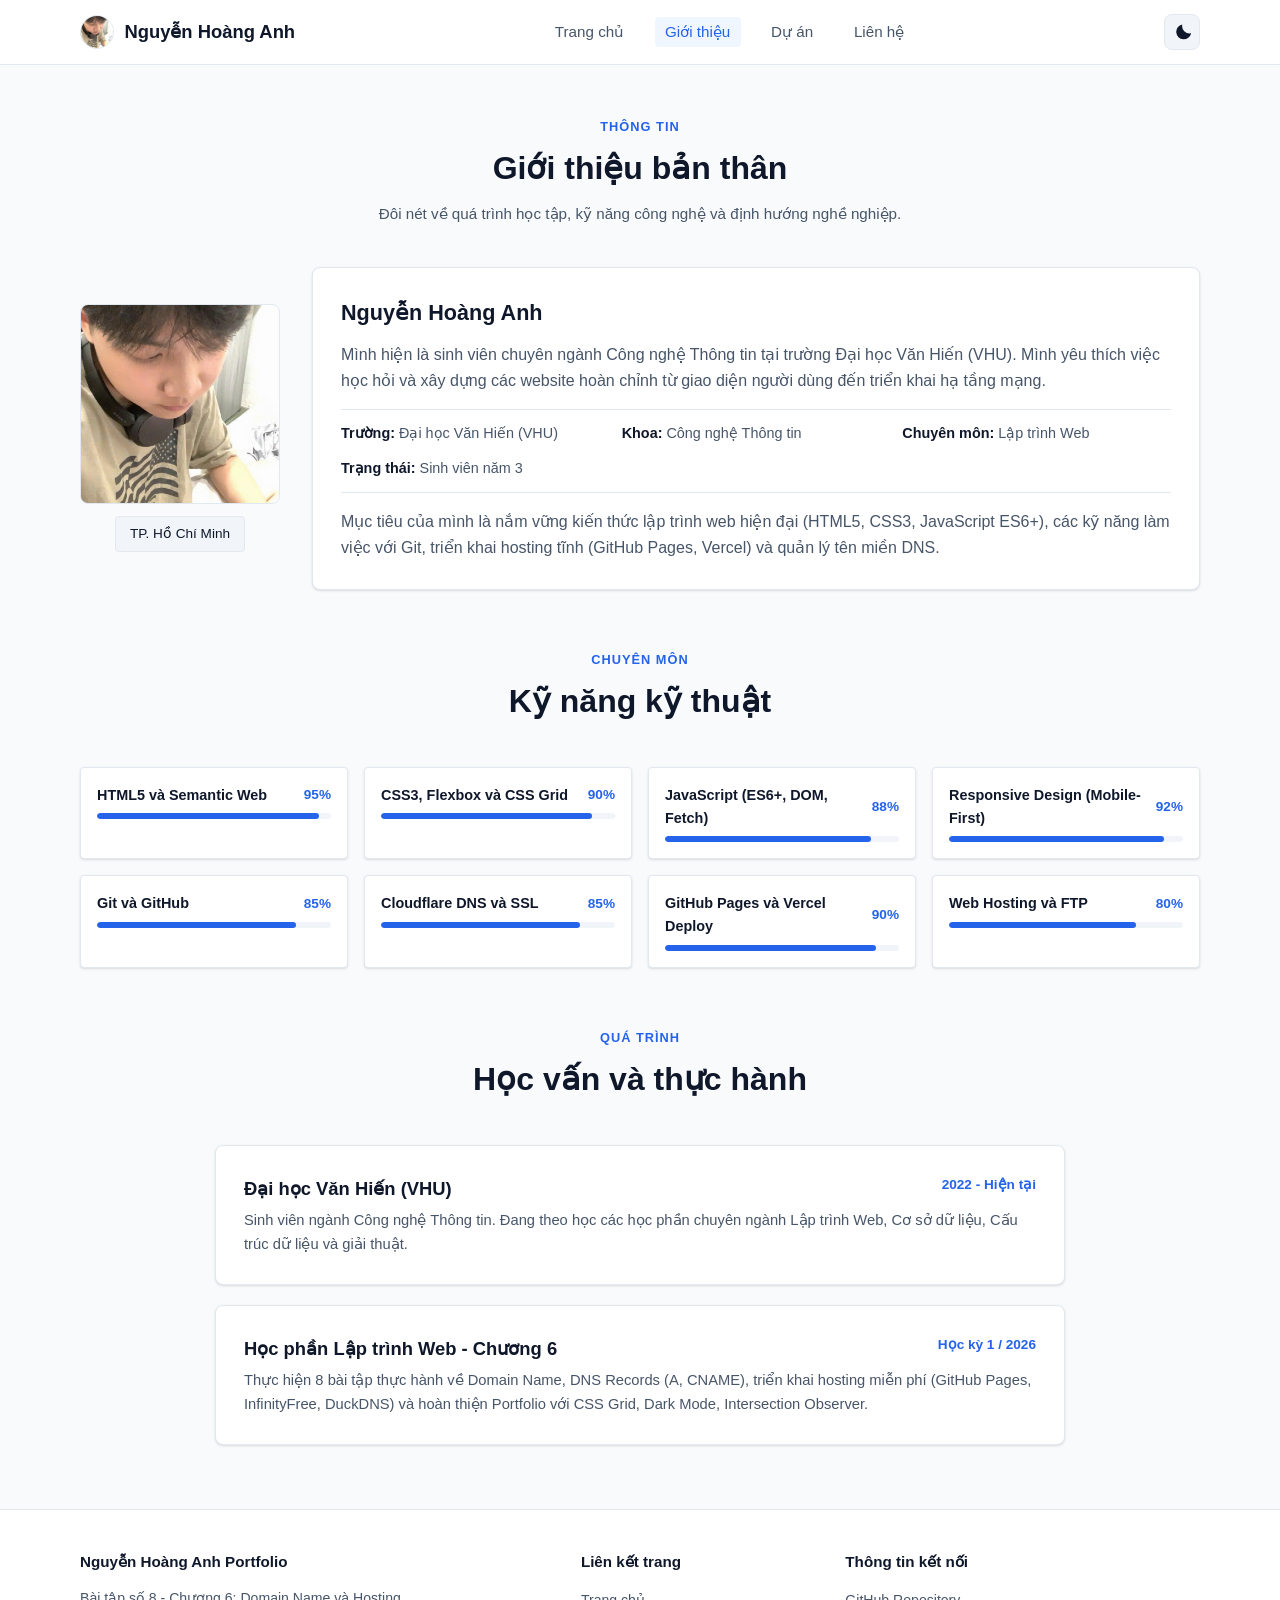
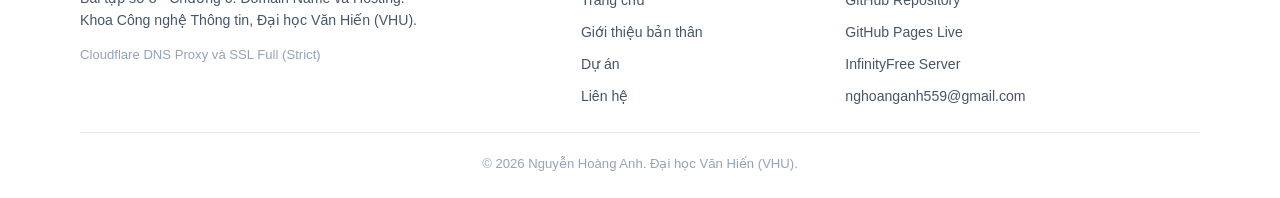
==== commit 5431f851: "clean: Xoa icon emoji va go bo toan bo chu thich khoi ma nguon" ====
--- a/about.html
+++ b/about.html
@@ -3,19 +3,17 @@
 <head>
     <meta charset="UTF-8">
     <meta name="viewport" content="width=device-width, initial-scale=1.0">
-    <meta name="description" content="Giới thiệu bản thân - Nguyễn Hoàng Anh, sinh viên CNTT Đại học Văn Hiến (VHU). Mục tiêu trở thành Full-stack Web Developer chuyên nghiệp.">
-    <title>Giới thiệu - Nguyễn Hoàng Anh Portfolio</title>
-    
+    <meta name="description" content="Giới thiệu bản thân - Nguyễn Hoàng Anh, sinh viên CNTT Đại học Văn Hiến (VHU).">
+    <title>Giới thiệu - Nguyễn Hoàng Anh</title>
     <link rel="icon" type="image/jpeg" href="images/avatar.jpg">
     <link rel="stylesheet" href="css/style.css">
 </head>
 <body>
-    <!-- Top Navigation Bar -->
     <header class="navbar">
         <div class="nav-container">
             <a href="index.html" class="nav-brand">
-                <img src="images/avatar.jpg" alt="Avatar Nguyễn Hoàng Anh" class="brand-avatar">
-                <span>Hoàng Anh <span class="brand-badge">DEV</span></span>
+                <img src="images/avatar.jpg" alt="Nguyễn Hoàng Anh" class="brand-avatar">
+                <span>Nguyễn Hoàng Anh</span>
             </a>
 
             <ul class="nav-links">
@@ -26,10 +24,10 @@
             </ul>
 
             <div class="nav-actions">
-                <button type="button" class="theme-toggle-btn" title="Chuyển chế độ sáng / tối" aria-label="Đổi giao diện">
-                    🌙
+                <button type="button" class="theme-toggle-btn" title="Chế độ tối" aria-label="Đổi giao diện">
+                    <svg viewBox="0 0 24 24"><path d="M12.3 2a10 10 0 0 0-.19 2 10 10 0 0 0 10 10c.7 0 1.37-.07 2-.19A10 10 0 1 1 12.3 2z"/></svg>
                 </button>
-                <button type="button" class="mobile-toggle-btn" aria-label="Mở menu điều hướng" aria-expanded="false">
+                <button type="button" class="mobile-toggle-btn" aria-label="Mở menu" aria-expanded="false">
                     <span></span>
                     <span></span>
                     <span></span>
@@ -39,37 +37,35 @@
 
         <nav class="mobile-menu">
             <ul class="mobile-nav-links">
-                <li><a href="index.html" class="mobile-nav-link">🏠 Trang chủ</a></li>
-                <li><a href="about.html" class="mobile-nav-link active">👤 Giới thiệu</a></li>
-                <li><a href="projects.html" class="mobile-nav-link">💻 Dự án (6 dự án)</a></li>
-                <li><a href="contact.html" class="mobile-nav-link">📬 Liên hệ</a></li>
+                <li><a href="index.html" class="mobile-nav-link">Trang chủ</a></li>
+                <li><a href="about.html" class="mobile-nav-link active">Giới thiệu</a></li>
+                <li><a href="projects.html" class="mobile-nav-link">Dự án</a></li>
+                <li><a href="contact.html" class="mobile-nav-link">Liên hệ</a></li>
             </ul>
         </nav>
     </header>
 
     <main class="container" style="padding-top: 3rem; padding-bottom: 4rem;">
-        <!-- Page Title Header -->
         <div class="section-header reveal">
-            <span class="section-label">Hồ sơ cá nhân</span>
-            <h1 class="section-title">Giới thiệu về Nguyễn Hoàng Anh</h1>
+            <span class="section-label">Thông tin</span>
+            <h1 class="section-title">Giới thiệu bản thân</h1>
             <p class="section-description">
-                Đôi nét về chặng đường học tập, tư duy lập trình và định hướng phát triển trong tương lai.
+                Đôi nét về quá trình học tập, kỹ năng công nghệ và định hướng nghề nghiệp.
             </p>
         </div>
 
-        <!-- About Intro Card -->
         <div class="about-intro-grid">
             <div class="about-image-card reveal">
                 <img src="images/avatar.jpg" alt="Nguyễn Hoàng Anh">
-                <div style="margin-top: 1rem;">
-                    <span class="platform-pill" style="font-size: 0.85rem;">📍 TP. Hồ Chí Minh, VN</span>
-                </div>
-            </div>
-
-            <div class="about-text-card reveal reveal-delay-1">
-                <h3>Xin chào! Mình là Nguyễn Hoàng Anh 👋</h3>
-                <p style="color: var(--text-secondary); line-height: 1.7; margin-bottom: 1rem;">
-                    Hiện tại, mình đang là sinh viên năm 3 chuyên ngành <strong>Công nghệ Thông tin</strong> tại trường <strong>Đại học Văn Hiến (VHU)</strong>. Với niềm đam mê mãnh liệt dành cho công nghệ phần mềm và kiến trúc web, mình luôn tập trung học tập vững vàng các nguyên lý cốt lõi từ HTML5 chuẩn ngữ nghĩa, CSS3 hiện đại, JavaScript ES6+ đến các nền tảng đám mây và tối ưu hóa hạ tầng web.
+                <div style="margin-top: 0.75rem;">
+                    <span class="platform-pill">TP. Hồ Chí Minh</span>
+                </div>
+            </div>
+
+            <div class="about-text-card reveal">
+                <h3>Nguyễn Hoàng Anh</h3>
+                <p style="color: var(--text-secondary); line-height: 1.6; margin-bottom: 1rem;">
+                    Mình hiện là sinh viên chuyên ngành Công nghệ Thông tin tại trường Đại học Văn Hiến (VHU). Mình yêu thích việc học hỏi và xây dựng các website hoàn chỉnh từ giao diện người dùng đến triển khai hạ tầng mạng.
                 </p>
 
                 <div class="about-meta">
@@ -80,34 +76,29 @@
                         <strong>Khoa:</strong> Công nghệ Thông tin
                     </div>
                     <div class="meta-item">
-                        <strong>Chuyên môn:</strong> Lập trình Web Full-stack
-                    </div>
-                    <div class="meta-item">
-                        <strong>Trạng thái:</strong> Sẵn sàng thực tập / Dự án mới
-                    </div>
-                </div>
-
-                <p style="color: var(--text-secondary); line-height: 1.7;">
-                    Mục tiêu ngắn hạn của mình là nâng cao kỹ năng xây dựng giao diện tối ưu hiệu năng (Core Web Vitals), tích hợp REST API, quản lý mã nguồn chuyên nghiệp với Git/GitHub và tự động hóa CI/CD thông qua Cloudflare, Vercel và Netlify.
+                        <strong>Chuyên môn:</strong> Lập trình Web
+                    </div>
+                    <div class="meta-item">
+                        <strong>Trạng thái:</strong> Sinh viên năm 3
+                    </div>
+                </div>
+
+                <p style="color: var(--text-secondary); line-height: 1.6;">
+                    Mục tiêu của mình là nắm vững kiến thức lập trình web hiện đại (HTML5, CSS3, JavaScript ES6+), các kỹ năng làm việc với Git, triển khai hosting tĩnh (GitHub Pages, Vercel) và quản lý tên miền DNS.
                 </p>
             </div>
         </div>
 
-        <!-- Skills Section -->
-        <section style="margin-top: 4rem;">
+        <section style="margin-top: 3.5rem;">
             <div class="section-header reveal">
-                <span class="section-label">Năng lực kỹ thuật</span>
-                <h2 class="section-title">Kỹ năng công nghệ &amp; Chuyên môn</h2>
-                <p class="section-description">
-                    Bộ công cụ và công nghệ mình sử dụng thành thạo để phát triển các sản phẩm web thực tế.
-                </p>
+                <span class="section-label">Chuyên môn</span>
+                <h2 class="section-title">Kỹ năng kỹ thuật</h2>
             </div>
 
             <div class="skills-grid">
-                <!-- Skill 1 -->
-                <div class="skill-card reveal">
-                    <div class="skill-header">
-                        <span class="skill-name">🌐 HTML5 Semantic &amp; SEO</span>
+                <div class="skill-card reveal">
+                    <div class="skill-header">
+                        <span class="skill-name">HTML5 và Semantic Web</span>
                         <span class="skill-percent">95%</span>
                     </div>
                     <div class="skill-bar-bg">
@@ -115,10 +106,9 @@
                     </div>
                 </div>
 
-                <!-- Skill 2 -->
-                <div class="skill-card reveal reveal-delay-1">
-                    <div class="skill-header">
-                        <span class="skill-name">🎨 CSS3 / CSS Grid / Flexbox</span>
+                <div class="skill-card reveal">
+                    <div class="skill-header">
+                        <span class="skill-name">CSS3, Flexbox và CSS Grid</span>
                         <span class="skill-percent">90%</span>
                     </div>
                     <div class="skill-bar-bg">
@@ -126,10 +116,9 @@
                     </div>
                 </div>
 
-                <!-- Skill 3 -->
-                <div class="skill-card reveal reveal-delay-2">
-                    <div class="skill-header">
-                        <span class="skill-name">⚡ JavaScript (ES6+, DOM, Fetch)</span>
+                <div class="skill-card reveal">
+                    <div class="skill-header">
+                        <span class="skill-name">JavaScript (ES6+, DOM, Fetch)</span>
                         <span class="skill-percent">88%</span>
                     </div>
                     <div class="skill-bar-bg">
@@ -137,10 +126,9 @@
                     </div>
                 </div>
 
-                <!-- Skill 4 -->
-                <div class="skill-card reveal">
-                    <div class="skill-header">
-                        <span class="skill-name">📱 Responsive &amp; Mobile-First</span>
+                <div class="skill-card reveal">
+                    <div class="skill-header">
+                        <span class="skill-name">Responsive Design (Mobile-First)</span>
                         <span class="skill-percent">92%</span>
                     </div>
                     <div class="skill-bar-bg">
@@ -148,10 +136,9 @@
                     </div>
                 </div>
 
-                <!-- Skill 5 -->
-                <div class="skill-card reveal reveal-delay-1">
-                    <div class="skill-header">
-                        <span class="skill-name">🐙 Git &amp; GitHub Version Control</span>
+                <div class="skill-card reveal">
+                    <div class="skill-header">
+                        <span class="skill-name">Git và GitHub</span>
                         <span class="skill-percent">85%</span>
                     </div>
                     <div class="skill-bar-bg">
@@ -159,10 +146,9 @@
                     </div>
                 </div>
 
-                <!-- Skill 6 -->
-                <div class="skill-card reveal reveal-delay-2">
-                    <div class="skill-header">
-                        <span class="skill-name">🛡️ Cloudflare DNS, SSL &amp; Security</span>
+                <div class="skill-card reveal">
+                    <div class="skill-header">
+                        <span class="skill-name">Cloudflare DNS và SSL</span>
                         <span class="skill-percent">85%</span>
                     </div>
                     <div class="skill-bar-bg">
@@ -170,10 +156,9 @@
                     </div>
                 </div>
 
-                <!-- Skill 7 -->
-                <div class="skill-card reveal">
-                    <div class="skill-header">
-                        <span class="skill-name">☁️ Jamstack Deploy (GitHub/Vercel)</span>
+                <div class="skill-card reveal">
+                    <div class="skill-header">
+                        <span class="skill-name">GitHub Pages và Vercel Deploy</span>
                         <span class="skill-percent">90%</span>
                     </div>
                     <div class="skill-bar-bg">
@@ -181,10 +166,9 @@
                     </div>
                 </div>
 
-                <!-- Skill 8 -->
-                <div class="skill-card reveal reveal-delay-1">
-                    <div class="skill-header">
-                        <span class="skill-name">📡 Web Hosting, cPanel &amp; FTP</span>
+                <div class="skill-card reveal">
+                    <div class="skill-header">
+                        <span class="skill-name">Web Hosting và FTP</span>
                         <span class="skill-percent">80%</span>
                     </div>
                     <div class="skill-bar-bg">
@@ -194,84 +178,78 @@
             </div>
         </section>
 
-        <!-- Education & Milestones -->
-        <section style="margin-top: 4.5rem;">
+        <section style="margin-top: 3.5rem;">
             <div class="section-header reveal">
-                <span class="section-label">Lộ trình học tập</span>
-                <h2 class="section-title">Học vấn &amp; Quá trình phát triển</h2>
-            </div>
-
-            <div style="display: flex; flex-direction: column; gap: 1.5rem; max-width: 850px; margin: 0 auto;">
+                <span class="section-label">Quá trình</span>
+                <h2 class="section-title">Học vấn và thực hành</h2>
+            </div>
+
+            <div style="display: flex; flex-direction: column; gap: 1.25rem; max-width: 850px; margin: 0 auto;">
                 <div class="contact-card reveal">
-                    <div style="display: flex; justify-content: space-between; align-items: flex-start; flex-wrap: wrap; gap: 0.5rem; margin-bottom: 0.5rem;">
-                        <h3 style="font-size: 1.2rem; color: var(--text-primary);">Đại học Văn Hiến (VHU)</h3>
-                        <span class="brand-badge">2022 - Hiện tại</span>
-                    </div>
-                    <p style="color: var(--primary); font-weight: 600; margin-bottom: 0.5rem;">Chuyên ngành Công nghệ Thông tin</p>
-                    <p style="color: var(--text-secondary); font-size: 0.95rem;">
-                        Tập trung nghiên cứu chuyên sâu các môn: Cơ sở dữ liệu, Kiến trúc máy tính, Cấu trúc dữ liệu &amp; giải thuật, Lập trình hướng đối tượng (OOP), và Lập trình Web hiện đại (HTML5/CSS3/JavaScript). GPA liên tục đạt mức Khá - Giỏi.
-                    </p>
-                </div>
-
-                <div class="contact-card reveal reveal-delay-1">
-                    <div style="display: flex; justify-content: space-between; align-items: flex-start; flex-wrap: wrap; gap: 0.5rem; margin-bottom: 0.5rem;">
-                        <h3 style="font-size: 1.2rem; color: var(--text-primary);">Dự án &amp; Thực hành Chương 6 (Domain &amp; Hosting)</h3>
-                        <span class="brand-badge">Tháng 11/2026</span>
-                    </div>
-                    <p style="color: var(--primary); font-weight: 600; margin-bottom: 0.5rem;">Khoa CNTT - Học phần Lập trình Web</p>
-                    <p style="color: var(--text-secondary); font-size: 0.95rem;">
-                        Hoàn thành xuất sắc tất cả 8 bài thực hành về Domain Name, DNS Records (A, CNAME, TXT), triển khai đồng thời 4 nền tảng cloud miễn phí (GitHub Pages, InfinityFree, DuckDNS, Vercel) và hoàn thiện Portfolio nâng cao chuẩn Mobile-first tích hợp Cloudflare DNS.
+                    <div style="display: flex; justify-content: space-between; align-items: flex-start; flex-wrap: wrap; gap: 0.5rem; margin-bottom: 0.35rem;">
+                        <h3 style="font-size: 1.15rem; color: var(--text-primary);">Đại học Văn Hiến (VHU)</h3>
+                        <span style="font-size: 0.85rem; color: var(--primary); font-weight: 600;">2022 - Hiện tại</span>
+                    </div>
+                    <p style="color: var(--text-secondary); font-size: 0.92rem;">
+                        Sinh viên ngành Công nghệ Thông tin. Đang theo học các học phần chuyên ngành Lập trình Web, Cơ sở dữ liệu, Cấu trúc dữ liệu và giải thuật.
+                    </p>
+                </div>
+
+                <div class="contact-card reveal">
+                    <div style="display: flex; justify-content: space-between; align-items: flex-start; flex-wrap: wrap; gap: 0.5rem; margin-bottom: 0.35rem;">
+                        <h3 style="font-size: 1.15rem; color: var(--text-primary);">Học phần Lập trình Web - Chương 6</h3>
+                        <span style="font-size: 0.85rem; color: var(--primary); font-weight: 600;">Học kỳ 1 / 2026</span>
+                    </div>
+                    <p style="color: var(--text-secondary); font-size: 0.92rem;">
+                        Thực hiện 8 bài tập thực hành về Domain Name, DNS Records (A, CNAME), triển khai hosting miễn phí (GitHub Pages, InfinityFree, DuckDNS) và hoàn thiện Portfolio với CSS Grid, Dark Mode, Intersection Observer.
                     </p>
                 </div>
             </div>
         </section>
     </main>
 
-    <!-- Footer -->
     <footer class="footer">
         <div class="container">
             <div class="footer-grid">
                 <div class="footer-col">
-                    <h4 style="display: flex; align-items: center; gap: 0.5rem;">
-                        <img src="images/avatar.jpg" alt="Avatar" style="width: 28px; height: 28px; border-radius: 50%;">
-                        Nguyễn Hoàng Anh Portfolio
-                    </h4>
-                    <p style="font-size: 0.9rem; line-height: 1.6; margin-bottom: 1rem;">
-                        Học phần Lập trình Web - Khoa Công nghệ Thông tin, Đại học Văn Hiến (VHU).
-                    </p>
-                    <span class="cloudflare-verified-badge">
-                        🛡️ Cloudflare DNS &amp; SSL Full (Strict) Verified
-                    </span>
+                    <h4>Nguyễn Hoàng Anh Portfolio</h4>
+                    <p style="font-size: 0.88rem; line-height: 1.6; margin-bottom: 0.75rem;">
+                        Bài tập số 8 - Chương 6: Domain Name và Hosting.<br>
+                        Khoa Công nghệ Thông tin, Đại học Văn Hiến (VHU).
+                    </p>
+                    <p style="font-size: 0.82rem; color: var(--text-muted);">
+                        Cloudflare DNS Proxy và SSL Full (Strict)
+                    </p>
                 </div>
 
                 <div class="footer-col">
-                    <h4>Điều hướng</h4>
+                    <h4>Liên kết trang</h4>
                     <ul class="footer-links">
                         <li><a href="index.html">Trang chủ</a></li>
                         <li><a href="about.html">Giới thiệu bản thân</a></li>
-                        <li><a href="projects.html">Dự án tiêu biểu (CSS Grid)</a></li>
-                        <li><a href="contact.html">Liên hệ &amp; Formspree</a></li>
+                        <li><a href="projects.html">Dự án</a></li>
+                        <li><a href="contact.html">Liên hệ</a></li>
                     </ul>
                 </div>
 
                 <div class="footer-col">
-                    <h4>Hạ tầng triển khai</h4>
+                    <h4>Thông tin kết nối</h4>
                     <ul class="footer-links">
-                        <li><a href="https://github.com/whqnanh/my-portfolio" target="_blank">🐙 GitHub Repository (Source Code)</a></li>
-                        <li><a href="https://whqnanh.github.io/my-portfolio/" target="_blank">🚀 GitHub Pages Production</a></li>
-                        <li><a href="http://hoanganh-cv.42web.io" target="_blank">🌐 InfinityFree Web Server</a></li>
-                        <li><a href="mailto:nghoanganh559@gmail.com">📧 nghoanganh559@gmail.com</a></li>
+                        <li><a href="https://github.com/whqnanh/my-portfolio" target="_blank">GitHub Repository</a></li>
+                        <li><a href="https://whqnanh.github.io/my-portfolio/" target="_blank">GitHub Pages Live</a></li>
+                        <li><a href="http://hoanganh-cv.42web.io" target="_blank">InfinityFree Server</a></li>
+                        <li><a href="mailto:nghoanganh559@gmail.com">nghoanganh559@gmail.com</a></li>
                     </ul>
                 </div>
             </div>
 
             <div class="footer-bottom">
-                <p>© 2026 Nguyễn Hoàng Anh. Bản quyền thuộc về sinh viên CNTT - Đại học Văn Hiến (VHU).</p>
+                <p>&copy; 2026 Nguyễn Hoàng Anh. Đại học Văn Hiến (VHU).</p>
             </div>
         </div>
     </footer>
 
-    <button type="button" class="back-to-top" title="Cuộn lên đầu trang" aria-label="Lên đầu trang">↑</button>
+    <button type="button" class="back-to-top" title="Lên đầu trang" aria-label="Lên đầu trang">&uarr;</button>
     <script src="js/script.js"></script>
 </body>
 </html>
--- a/css/style.css
+++ b/css/style.css
@@ -1,80 +1,50 @@
-/* ==========================================================================
-   PORTFOLIO CHUYÊN NGHIỆP - NGUYỄN HOÀNG ANH
-   Học phần: Lập trình Web (HTML5 - CSS3 - JavaScript ES6+)
-   Chương 6: Domain Name & Hosting - BÀI TẬP THỰC HÀNH SỐ 8
-   Đặc tả: Mobile-First, Responsive 100%, CSS Grid, Dark Mode, Animations
-   ========================================================================== */
-
-/* --- CSS Variables & Design Tokens --- */
 :root {
-  /* Color Palette - Light Mode */
   --bg-primary: #f8fafc;
   --bg-secondary: #ffffff;
   --bg-alt: #f1f5f9;
   --bg-card: #ffffff;
   --border-color: #e2e8f0;
   --border-focus: #3b82f6;
-  
   --text-primary: #0f172a;
   --text-secondary: #475569;
   --text-muted: #94a3b8;
   --text-inverse: #ffffff;
-
-  --primary: #3b82f6;
-  --primary-hover: #2563eb;
+  --primary: #2563eb;
+  --primary-hover: #1d4ed8;
   --primary-light: #eff6ff;
-  --secondary: #6366f1;
-  --accent: #06b6d4;
-  --success: #10b981;
-  --warning: #f59e0b;
-  --danger: #ef4444;
-
-  --nav-bg: rgba(255, 255, 255, 0.85);
-  --card-shadow: 0 4px 6px -1px rgba(0, 0, 0, 0.07), 0 2px 4px -2px rgba(0, 0, 0, 0.05);
-  --card-shadow-hover: 0 20px 25px -5px rgba(0, 0, 0, 0.1), 0 8px 10px -6px rgba(0, 0, 0, 0.06);
-
-  --gradient-brand: linear-gradient(135deg, #3b82f6 0%, #6366f1 100%);
-  --gradient-card: linear-gradient(180deg, rgba(255, 255, 255, 0.8) 0%, rgba(255, 255, 255, 1) 100%);
-
-  --radius-sm: 6px;
-  --radius-md: 10px;
-  --radius-lg: 16px;
+  --secondary: #4f46e5;
+  --success: #16a34a;
+  --nav-bg: rgba(255, 255, 255, 0.92);
+  --card-shadow: 0 1px 3px 0 rgba(0, 0, 0, 0.1), 0 1px 2px -1px rgba(0, 0, 0, 0.1);
+  --card-shadow-hover: 0 10px 15px -3px rgba(0, 0, 0, 0.1), 0 4px 6px -4px rgba(0, 0, 0, 0.1);
+  --radius-sm: 4px;
+  --radius-md: 8px;
+  --radius-lg: 12px;
   --radius-full: 9999px;
-
-  --transition-fast: 0.2s ease;
-  --transition-normal: 0.3s cubic-bezier(0.4, 0, 0.2, 1);
-  --transition-slow: 0.5s cubic-bezier(0.4, 0, 0.2, 1);
-}
-
-/* Dark Theme Variables */
+  --transition-fast: 0.15s ease;
+  --transition-normal: 0.25s ease;
+}
+
 [data-theme="dark"] {
-  --bg-primary: #0b1120;
-  --bg-secondary: #131d31;
-  --bg-alt: #1a253c;
-  --bg-card: #152238;
-  --border-color: #243452;
+  --bg-primary: #0f172a;
+  --bg-secondary: #1e293b;
+  --bg-alt: #1e293b;
+  --bg-card: #1e293b;
+  --border-color: #334155;
   --border-focus: #60a5fa;
-
   --text-primary: #f8fafc;
   --text-secondary: #cbd5e1;
   --text-muted: #64748b;
   --text-inverse: #0f172a;
-
-  --primary: #60a5fa;
-  --primary-hover: #3b82f6;
+  --primary: #3b82f6;
+  --primary-hover: #60a5fa;
   --primary-light: rgba(59, 130, 246, 0.15);
-  --secondary: #818cf8;
-  --accent: #22d3ee;
-
-  --nav-bg: rgba(15, 23, 42, 0.88);
-  --card-shadow: 0 4px 6px -1px rgba(0, 0, 0, 0.3), 0 2px 4px -2px rgba(0, 0, 0, 0.25);
-  --card-shadow-hover: 0 20px 25px -5px rgba(0, 0, 0, 0.5), 0 8px 10px -6px rgba(0, 0, 0, 0.4);
-
-  --gradient-brand: linear-gradient(135deg, #38bdf8 0%, #818cf8 100%);
-  --gradient-card: linear-gradient(180deg, rgba(21, 34, 56, 0.8) 0%, rgba(21, 34, 56, 1) 100%);
-}
-
-/* --- Base Reset & Typography --- */
+  --secondary: #6366f1;
+  --nav-bg: rgba(15, 23, 42, 0.92);
+  --card-shadow: 0 1px 3px 0 rgba(0, 0, 0, 0.3);
+  --card-shadow-hover: 0 10px 15px -3px rgba(0, 0, 0, 0.4);
+}
+
 *, *::before, *::after {
   margin: 0;
   padding: 0;
@@ -88,14 +58,13 @@
 
 body {
   font-family: -apple-system, BlinkMacSystemFont, "Segoe UI", Roboto, Helvetica, Arial, sans-serif;
-  line-height: 1.65;
+  line-height: 1.6;
   color: var(--text-primary);
   background-color: var(--bg-primary);
   transition: background-color var(--transition-normal), color var(--transition-normal);
   min-height: 100vh;
   display: flex;
   flex-direction: column;
-  overflow-x: hidden;
 }
 
 a {
@@ -114,23 +83,21 @@
   display: block;
 }
 
-/* Container */
 .container {
   width: 100%;
-  max-width: 1200px;
+  max-width: 1160px;
   margin: 0 auto;
   padding: 0 1.25rem;
 }
 
-/* --- Navigation Bar (Mobile-First) --- */
 .navbar {
   position: sticky;
   top: 0;
   left: 0;
   width: 100%;
   background: var(--nav-bg);
-  backdrop-filter: blur(12px);
-  -webkit-backdrop-filter: blur(12px);
+  backdrop-filter: blur(8px);
+  -webkit-backdrop-filter: blur(8px);
   border-bottom: 1px solid var(--border-color);
   z-index: 1000;
   transition: background var(--transition-normal), border-color var(--transition-normal);
@@ -140,50 +107,39 @@
   display: flex;
   align-items: center;
   justify-content: space-between;
-  height: 4.25rem;
+  height: 4rem;
   padding: 0 1.25rem;
-  max-width: 1200px;
+  max-width: 1160px;
   margin: 0 auto;
 }
 
 .nav-brand {
   display: flex;
   align-items: center;
-  gap: 0.75rem;
-  font-size: 1.25rem;
+  gap: 0.65rem;
+  font-size: 1.15rem;
   font-weight: 700;
   color: var(--text-primary);
 }
 
 .brand-avatar {
-  width: 38px;
-  height: 38px;
+  width: 34px;
+  height: 34px;
   border-radius: var(--radius-full);
   object-fit: cover;
-  border: 2px solid var(--primary);
-}
-
-.brand-badge {
-  font-size: 0.75rem;
-  font-weight: 600;
-  padding: 0.15rem 0.5rem;
-  background: var(--primary-light);
-  color: var(--primary);
-  border-radius: var(--radius-full);
-  letter-spacing: 0.5px;
+  border: 1px solid var(--border-color);
 }
 
 .nav-actions {
   display: flex;
   align-items: center;
-  gap: 0.75rem;
-}
-
-/* Desktop Nav Links */
+  gap: 0.65rem;
+}
+
 .nav-links {
   display: none;
   list-style: none;
-  gap: 1.5rem;
+  gap: 1.25rem;
   margin: 0;
 }
 
@@ -191,10 +147,9 @@
   color: var(--text-secondary);
   font-weight: 500;
   font-size: 0.95rem;
-  padding: 0.5rem 0.75rem;
+  padding: 0.4rem 0.65rem;
   border-radius: var(--radius-sm);
   transition: all var(--transition-fast);
-  position: relative;
 }
 
 .nav-link:hover, .nav-link.active {
@@ -202,61 +157,52 @@
   background: var(--primary-light);
 }
 
-.nav-link.active::after {
-  content: "";
-  position: absolute;
-  bottom: 0;
-  left: 0.75rem;
-  right: 0.75rem;
-  height: 2px;
-  background: var(--primary);
-  border-radius: var(--radius-full);
-}
-
-/* Theme Toggle Button */
 .theme-toggle-btn {
   background: var(--bg-alt);
   border: 1px solid var(--border-color);
   color: var(--text-primary);
-  width: 40px;
-  height: 40px;
+  width: 36px;
+  height: 36px;
   border-radius: var(--radius-md);
   cursor: pointer;
   display: flex;
   align-items: center;
   justify-content: center;
-  font-size: 1.2rem;
   transition: all var(--transition-normal);
+}
+
+.theme-toggle-btn svg {
+  width: 18px;
+  height: 18px;
+  fill: currentColor;
 }
 
 .theme-toggle-btn:hover {
   background: var(--primary-light);
   color: var(--primary);
-  transform: rotate(15deg) scale(1.05);
   border-color: var(--primary);
 }
 
-/* Mobile Hamburger Button */
 .mobile-toggle-btn {
   background: var(--bg-alt);
   border: 1px solid var(--border-color);
   color: var(--text-primary);
-  width: 40px;
-  height: 40px;
+  width: 36px;
+  height: 36px;
   border-radius: var(--radius-md);
   cursor: pointer;
   display: flex;
   flex-direction: column;
   align-items: center;
   justify-content: center;
-  gap: 5px;
+  gap: 4px;
   padding: 0;
   transition: all var(--transition-fast);
 }
 
 .mobile-toggle-btn span {
   display: block;
-  width: 20px;
+  width: 18px;
   height: 2px;
   background: var(--text-primary);
   border-radius: var(--radius-full);
@@ -264,44 +210,36 @@
 }
 
 .mobile-toggle-btn.open span:nth-child(1) {
-  transform: translateY(7px) rotate(45deg);
+  transform: translateY(6px) rotate(45deg);
 }
 .mobile-toggle-btn.open span:nth-child(2) {
   opacity: 0;
 }
 .mobile-toggle-btn.open span:nth-child(3) {
-  transform: translateY(-7px) rotate(-45deg);
-}
-
-/* Mobile Menu Drawer */
+  transform: translateY(-6px) rotate(-45deg);
+}
+
 .mobile-menu {
   display: none;
   background: var(--bg-secondary);
   border-bottom: 1px solid var(--border-color);
-  padding: 1rem 1.25rem 1.5rem;
-  box-shadow: var(--card-shadow);
+  padding: 0.75rem 1.25rem 1rem;
 }
 
 .mobile-menu.open {
   display: block;
-  animation: slideDown 0.3s ease forwards;
-}
-
-@keyframes slideDown {
-  from { opacity: 0; transform: translateY(-10px); }
-  to { opacity: 1; transform: translateY(0); }
 }
 
 .mobile-nav-links {
   list-style: none;
   display: flex;
   flex-direction: column;
-  gap: 0.5rem;
+  gap: 0.35rem;
 }
 
 .mobile-nav-link {
   display: block;
-  padding: 0.75rem 1rem;
+  padding: 0.65rem 0.85rem;
   color: var(--text-primary);
   font-weight: 500;
   border-radius: var(--radius-sm);
@@ -313,20 +251,17 @@
   color: var(--primary);
 }
 
-/* --- Hero Section --- */
 .hero-section {
-  padding: 3.5rem 0 3rem;
+  padding: 4rem 0 3rem;
   text-align: center;
-  background: radial-gradient(circle at 50% 30%, var(--primary-light) 0%, transparent 70%);
-  position: relative;
-  overflow: hidden;
+  border-bottom: 1px solid var(--border-color);
 }
 
 .hero-avatar-wrapper {
   position: relative;
-  width: 140px;
-  height: 140px;
-  margin: 0 auto 1.5rem;
+  width: 120px;
+  height: 120px;
+  margin: 0 auto 1.25rem;
 }
 
 .hero-avatar {
@@ -334,48 +269,22 @@
   height: 100%;
   border-radius: var(--radius-full);
   object-fit: cover;
-  border: 4px solid var(--bg-secondary);
-  box-shadow: 0 0 0 4px var(--primary), var(--card-shadow-hover);
-  transition: transform var(--transition-normal);
-}
-
-.hero-avatar:hover {
-  transform: scale(1.05) rotate(2deg);
-}
-
-.status-badge {
-  position: absolute;
-  bottom: 6px;
-  right: 6px;
-  width: 20px;
-  height: 20px;
-  background: var(--success);
-  border-radius: var(--radius-full);
-  border: 3px solid var(--bg-secondary);
-  box-shadow: 0 0 10px var(--success);
+  border: 3px solid var(--border-color);
 }
 
 .hero-title {
-  font-size: clamp(1.8rem, 4vw, 2.8rem);
+  font-size: clamp(1.75rem, 3.5vw, 2.5rem);
   font-weight: 800;
   line-height: 1.25;
-  margin-bottom: 0.75rem;
-  color: var(--text-primary);
-}
-
-.gradient-text {
-  background: var(--gradient-brand);
-  -webkit-background-clip: text;
-  -webkit-text-fill-color: transparent;
-  display: inline-block;
+  margin-bottom: 0.65rem;
+  color: var(--text-primary);
 }
 
 .hero-subtitle {
-  font-size: 1.15rem;
-  color: var(--text-secondary);
-  max-width: 680px;
-  margin: 0 auto 1.75rem;
-  font-weight: 400;
+  font-size: 1.05rem;
+  color: var(--text-secondary);
+  max-width: 620px;
+  margin: 0 auto 1.5rem;
 }
 
 .hero-tags {
@@ -383,42 +292,37 @@
   flex-wrap: wrap;
   gap: 0.5rem;
   justify-content: center;
-  margin-bottom: 2rem;
+  margin-bottom: 1.75rem;
 }
 
 .tag-badge {
-  display: inline-flex;
-  align-items: center;
-  gap: 0.35rem;
-  padding: 0.35rem 0.85rem;
-  background: var(--bg-secondary);
-  border: 1px solid var(--border-color);
-  border-radius: var(--radius-full);
+  display: inline-block;
+  padding: 0.3rem 0.75rem;
+  background: var(--bg-alt);
+  border: 1px solid var(--border-color);
+  border-radius: var(--radius-sm);
   font-size: 0.85rem;
   font-weight: 500;
   color: var(--text-secondary);
-  box-shadow: var(--card-shadow);
 }
 
 .hero-cta {
   display: flex;
   flex-wrap: wrap;
-  gap: 1rem;
+  gap: 0.75rem;
   justify-content: center;
 }
 
-/* Button Component */
 .btn {
   display: inline-flex;
   align-items: center;
   justify-content: center;
-  gap: 0.5rem;
-  padding: 0.75rem 1.6rem;
+  padding: 0.65rem 1.4rem;
   font-size: 0.95rem;
   font-weight: 600;
-  border-radius: var(--radius-md);
+  border-radius: var(--radius-sm);
   cursor: pointer;
-  transition: all var(--transition-normal);
+  transition: all var(--transition-fast);
   border: 1px solid transparent;
   text-decoration: none;
 }
@@ -426,14 +330,11 @@
 .btn-primary {
   background: var(--primary);
   color: #ffffff;
-  box-shadow: 0 4px 14px rgba(59, 130, 246, 0.35);
 }
 
 .btn-primary:hover {
   background: var(--primary-hover);
   color: #ffffff;
-  transform: translateY(-2px);
-  box-shadow: 0 6px 20px rgba(59, 130, 246, 0.45);
 }
 
 .btn-outline {
@@ -446,106 +347,88 @@
   border-color: var(--primary);
   color: var(--primary);
   background: var(--primary-light);
-  transform: translateY(-2px);
-}
-
-/* --- Section Headers --- */
+}
+
 .section-header {
   text-align: center;
-  margin-bottom: 3rem;
+  margin-bottom: 2.5rem;
 }
 
 .section-label {
   display: inline-block;
-  font-size: 0.85rem;
+  font-size: 0.8rem;
   font-weight: 700;
   text-transform: uppercase;
-  letter-spacing: 1.5px;
-  color: var(--primary);
+  letter-spacing: 1px;
+  color: var(--primary);
+  margin-bottom: 0.35rem;
+}
+
+.section-title {
+  font-size: clamp(1.5rem, 2.8vw, 2rem);
+  font-weight: 700;
+  color: var(--text-primary);
   margin-bottom: 0.5rem;
 }
 
-.section-title {
-  font-size: clamp(1.6rem, 3vw, 2.3rem);
-  font-weight: 800;
-  color: var(--text-primary);
-  margin-bottom: 0.75rem;
-}
-
 .section-description {
-  font-size: 1.05rem;
-  color: var(--text-secondary);
-  max-width: 650px;
+  font-size: 0.95rem;
+  color: var(--text-secondary);
+  max-width: 600px;
   margin: 0 auto;
 }
 
-/* --- Highlights / Quick Stats --- */
 .stats-grid {
   display: grid;
   grid-template-columns: repeat(auto-fit, minmax(200px, 1fr));
-  gap: 1.25rem;
+  gap: 1rem;
   margin: 2rem 0;
 }
 
 .stat-card {
   background: var(--bg-card);
   border: 1px solid var(--border-color);
-  border-radius: var(--radius-lg);
-  padding: 1.75rem 1.25rem;
+  border-radius: var(--radius-md);
+  padding: 1.5rem 1rem;
   text-align: center;
   box-shadow: var(--card-shadow);
-  transition: transform var(--transition-normal), border-color var(--transition-normal);
-}
-
-.stat-card:hover {
-  transform: translateY(-4px);
-  border-color: var(--primary);
-}
-
-.stat-icon {
-  font-size: 2.2rem;
-  margin-bottom: 0.5rem;
 }
 
 .stat-number {
-  font-size: 1.85rem;
+  font-size: 1.6rem;
   font-weight: 800;
   color: var(--primary);
+  margin-bottom: 0.25rem;
 }
 
 .stat-label {
-  font-size: 0.9rem;
-  color: var(--text-secondary);
-  font-weight: 500;
-}
-
-/* --- PROJECTS SECTION: CSS GRID (Bài tập 8 Core Requirement) --- */
+  font-size: 0.88rem;
+  color: var(--text-secondary);
+}
+
 .projects-section {
-  padding: 4rem 0;
+  padding: 3.5rem 0;
 }
 
 .projects-grid {
   display: grid;
-  /* CSS Grid Responsive Layout: Tự động co giãn theo kích thước màn hình */
   grid-template-columns: repeat(auto-fill, minmax(320px, 1fr));
-  gap: 2rem;
+  gap: 1.75rem;
   margin-top: 1.5rem;
 }
 
 .project-card {
   background: var(--bg-card);
   border: 1px solid var(--border-color);
-  border-radius: var(--radius-lg);
+  border-radius: var(--radius-md);
   overflow: hidden;
   box-shadow: var(--card-shadow);
   display: flex;
   flex-direction: column;
-  transition: all var(--transition-normal);
-  position: relative;
+  transition: box-shadow var(--transition-fast), border-color var(--transition-fast);
 }
 
 .project-card:hover {
-  transform: translateY(-8px);
   box-shadow: var(--card-shadow-hover);
   border-color: var(--primary);
 }
@@ -553,7 +436,7 @@
 .project-img-wrapper {
   position: relative;
   width: 100%;
-  padding-top: 60%; /* Tỉ lệ 16:10 / 16:9 */
+  padding-top: 60%;
   overflow: hidden;
   background: var(--bg-alt);
 }
@@ -565,28 +448,10 @@
   width: 100%;
   height: 100%;
   object-fit: cover;
-  transition: transform var(--transition-slow);
-}
-
-.project-card:hover .project-img-wrapper img {
-  transform: scale(1.06);
-}
-
-.project-badge-top {
-  position: absolute;
-  top: 12px;
-  right: 12px;
-  background: rgba(15, 23, 42, 0.85);
-  color: #ffffff;
-  padding: 0.25rem 0.65rem;
-  border-radius: var(--radius-full);
-  font-size: 0.75rem;
-  font-weight: 600;
-  backdrop-filter: blur(4px);
 }
 
 .project-body {
-  padding: 1.5rem;
+  padding: 1.25rem;
   display: flex;
   flex-direction: column;
   flex-grow: 1;
@@ -595,51 +460,47 @@
 .project-tags {
   display: flex;
   flex-wrap: wrap;
-  gap: 0.4rem;
-  margin-bottom: 0.85rem;
+  gap: 0.35rem;
+  margin-bottom: 0.75rem;
 }
 
 .project-tag {
   font-size: 0.75rem;
   font-weight: 600;
-  padding: 0.2rem 0.55rem;
+  padding: 0.15rem 0.5rem;
   border-radius: var(--radius-sm);
   background: var(--primary-light);
   color: var(--primary);
 }
 
 .project-title {
-  font-size: 1.25rem;
+  font-size: 1.15rem;
   font-weight: 700;
   color: var(--text-primary);
-  margin-bottom: 0.6rem;
+  margin-bottom: 0.5rem;
 }
 
 .project-desc {
-  font-size: 0.92rem;
-  color: var(--text-secondary);
-  line-height: 1.55;
+  font-size: 0.9rem;
+  color: var(--text-secondary);
+  line-height: 1.5;
   margin-bottom: 1.25rem;
   flex-grow: 1;
 }
 
 .project-actions {
   display: flex;
-  gap: 0.75rem;
+  gap: 0.5rem;
   margin-top: auto;
 }
 
 .project-btn {
   flex: 1;
-  padding: 0.55rem 0.85rem;
+  padding: 0.5rem 0.75rem;
   font-size: 0.85rem;
   font-weight: 600;
   border-radius: var(--radius-sm);
   text-align: center;
-  display: inline-flex;
-  align-items: center;
-  justify-content: center;
-  gap: 0.4rem;
   transition: all var(--transition-fast);
 }
 
@@ -664,66 +525,45 @@
   color: var(--primary);
 }
 
-/* --- CONTACT SECTION & FORMSPREE FORM (Bài tập 8 Requirement) --- */
 .contact-section {
-  padding: 4rem 0;
+  padding: 3.5rem 0;
 }
 
 .contact-layout {
   display: grid;
   grid-template-columns: 1fr;
-  gap: 2.5rem;
+  gap: 2rem;
 }
 
 .contact-card {
   background: var(--bg-card);
   border: 1px solid var(--border-color);
-  border-radius: var(--radius-lg);
-  padding: 2rem 1.5rem;
+  border-radius: var(--radius-md);
+  padding: 1.75rem;
   box-shadow: var(--card-shadow);
 }
 
 .contact-info-list {
   display: flex;
   flex-direction: column;
-  gap: 1.25rem;
-  margin: 1.5rem 0;
-}
-
-.contact-item {
-  display: flex;
-  align-items: flex-start;
   gap: 1rem;
-}
-
-.contact-icon-box {
-  width: 44px;
-  height: 44px;
-  border-radius: var(--radius-md);
-  background: var(--primary-light);
-  color: var(--primary);
-  display: flex;
-  align-items: center;
-  justify-content: center;
-  font-size: 1.3rem;
-  flex-shrink: 0;
-}
-
-.contact-text h4 {
-  font-size: 0.95rem;
+  margin: 1.25rem 0;
+}
+
+.contact-item h4 {
+  font-size: 0.9rem;
   font-weight: 600;
   color: var(--text-primary);
   margin-bottom: 0.15rem;
 }
 
-.contact-text p, .contact-text a {
+.contact-item p, .contact-item a {
   font-size: 0.9rem;
   color: var(--text-secondary);
 }
 
-/* Formspree Form Styling */
 .form-group {
-  margin-bottom: 1.25rem;
+  margin-bottom: 1rem;
 }
 
 .form-label {
@@ -731,59 +571,53 @@
   font-size: 0.88rem;
   font-weight: 600;
   color: var(--text-primary);
-  margin-bottom: 0.4rem;
+  margin-bottom: 0.35rem;
 }
 
 .form-control {
   width: 100%;
-  padding: 0.75rem 1rem;
-  font-size: 0.95rem;
+  padding: 0.65rem 0.85rem;
+  font-size: 0.92rem;
   font-family: inherit;
   color: var(--text-primary);
   background: var(--bg-primary);
   border: 1px solid var(--border-color);
-  border-radius: var(--radius-md);
-  transition: all var(--transition-fast);
+  border-radius: var(--radius-sm);
   outline: none;
+  transition: border-color var(--transition-fast);
 }
 
 .form-control:focus {
   border-color: var(--border-focus);
   background: var(--bg-secondary);
-  box-shadow: 0 0 0 3px rgba(59, 130, 246, 0.2);
 }
 
 textarea.form-control {
-  min-height: 130px;
+  min-height: 120px;
   resize: vertical;
 }
 
 .form-status {
-  padding: 0.85rem;
-  border-radius: var(--radius-md);
+  padding: 0.75rem;
+  border-radius: var(--radius-sm);
   margin-top: 1rem;
-  font-size: 0.9rem;
+  font-size: 0.88rem;
   display: none;
   font-weight: 500;
 }
 
 .form-status.success {
   display: block;
-  background: #ecfdf5;
-  color: #065f46;
-  border: 1px solid #a7f3d0;
+  background: #f0fdf4;
+  color: #15803d;
+  border: 1px solid #bbf7d0;
 }
 
 .form-status.error {
   display: block;
   background: #fef2f2;
-  color: #991b1b;
+  color: #b91c1c;
   border: 1px solid #fecaca;
-}
-
-/* --- ABOUT SECTION & SKILLS --- */
-.about-section {
-  padding: 4rem 0;
 }
 
 .about-intro-grid {
@@ -791,7 +625,7 @@
   grid-template-columns: 1fr;
   gap: 2rem;
   align-items: center;
-  margin-bottom: 3rem;
+  margin-bottom: 2.5rem;
 }
 
 .about-image-card {
@@ -799,35 +633,34 @@
 }
 
 .about-image-card img {
-  width: 220px;
-  height: 220px;
-  border-radius: var(--radius-lg);
+  width: 200px;
+  height: 200px;
+  border-radius: var(--radius-md);
   object-fit: cover;
   margin: 0 auto;
-  border: 4px solid var(--bg-secondary);
-  box-shadow: var(--card-shadow-hover);
+  border: 1px solid var(--border-color);
 }
 
 .about-text-card {
   background: var(--bg-card);
   border: 1px solid var(--border-color);
-  border-radius: var(--radius-lg);
-  padding: 2rem;
+  border-radius: var(--radius-md);
+  padding: 1.75rem;
   box-shadow: var(--card-shadow);
 }
 
 .about-text-card h3 {
-  font-size: 1.5rem;
-  margin-bottom: 1rem;
+  font-size: 1.35rem;
+  margin-bottom: 0.75rem;
   color: var(--text-primary);
 }
 
 .about-meta {
   display: grid;
   grid-template-columns: repeat(auto-fit, minmax(220px, 1fr));
-  gap: 0.85rem;
-  margin: 1.25rem 0;
-  padding: 1rem 0;
+  gap: 0.75rem;
+  margin: 1rem 0;
+  padding: 0.75rem 0;
   border-top: 1px solid var(--border-color);
   border-bottom: 1px solid var(--border-color);
 }
@@ -844,33 +677,27 @@
 .skills-grid {
   display: grid;
   grid-template-columns: repeat(auto-fill, minmax(240px, 1fr));
-  gap: 1.25rem;
+  gap: 1rem;
 }
 
 .skill-card {
   background: var(--bg-card);
   border: 1px solid var(--border-color);
-  border-radius: var(--radius-md);
-  padding: 1.25rem;
+  border-radius: var(--radius-sm);
+  padding: 1rem;
   box-shadow: var(--card-shadow);
-  transition: transform var(--transition-fast), border-color var(--transition-fast);
-}
-
-.skill-card:hover {
-  transform: translateY(-3px);
-  border-color: var(--primary);
 }
 
 .skill-header {
   display: flex;
   align-items: center;
   justify-content: space-between;
-  margin-bottom: 0.5rem;
+  margin-bottom: 0.4rem;
 }
 
 .skill-name {
-  font-weight: 700;
-  font-size: 0.95rem;
+  font-weight: 600;
+  font-size: 0.9rem;
 }
 
 .skill-percent {
@@ -881,7 +708,7 @@
 
 .skill-bar-bg {
   width: 100%;
-  height: 8px;
+  height: 6px;
   background: var(--bg-alt);
   border-radius: var(--radius-full);
   overflow: hidden;
@@ -889,38 +716,34 @@
 
 .skill-bar-fill {
   height: 100%;
-  background: var(--gradient-brand);
+  background: var(--primary);
   border-radius: var(--radius-full);
-  transition: width 1s ease-in-out;
-}
-
-/* --- CLOUDFLARE & HOSTING BADGE SECTION --- */
+}
+
 .hosting-overview-card {
   background: var(--bg-card);
   border: 1px solid var(--border-color);
-  border-radius: var(--radius-lg);
-  padding: 2rem 1.5rem;
-  margin: 2.5rem 0;
+  border-radius: var(--radius-md);
+  padding: 1.75rem;
+  margin: 2rem 0;
   box-shadow: var(--card-shadow);
 }
 
 .badge-row {
   display: flex;
   flex-wrap: wrap;
-  gap: 0.75rem;
+  gap: 0.5rem;
   justify-content: center;
   margin-top: 1rem;
 }
 
 .platform-pill {
-  display: inline-flex;
-  align-items: center;
-  gap: 0.5rem;
-  padding: 0.5rem 1rem;
-  border-radius: var(--radius-full);
+  display: inline-block;
+  padding: 0.4rem 0.85rem;
+  border-radius: var(--radius-sm);
   font-size: 0.85rem;
-  font-weight: 600;
-  background: var(--bg-primary);
+  font-weight: 500;
+  background: var(--bg-alt);
   border: 1px solid var(--border-color);
   color: var(--text-primary);
   transition: all var(--transition-fast);
@@ -930,15 +753,12 @@
   background: var(--primary-light);
   border-color: var(--primary);
   color: var(--primary);
-  transform: translateY(-2px);
-}
-
-/* --- ANIMATION KHI SCROLL: INTERSECTION OBSERVER (Bài tập 8 Requirement) --- */
+}
+
 .reveal {
   opacity: 0;
-  transform: translateY(35px);
-  transition: opacity 0.8s cubic-bezier(0.16, 1, 0.3, 1), transform 0.8s cubic-bezier(0.16, 1, 0.3, 1);
-  will-change: opacity, transform;
+  transform: translateY(20px);
+  transition: opacity 0.5s ease-out, transform 0.5s ease-out;
 }
 
 .reveal.active {
@@ -946,43 +766,38 @@
   transform: translateY(0);
 }
 
-.reveal-delay-1 { transition-delay: 0.15s; }
-.reveal-delay-2 { transition-delay: 0.3s; }
-.reveal-delay-3 { transition-delay: 0.45s; }
-
-/* --- FOOTER --- */
 .footer {
   margin-top: auto;
   background: var(--bg-secondary);
   border-top: 1px solid var(--border-color);
-  padding: 3rem 0 2rem;
+  padding: 2.5rem 0 1.5rem;
   color: var(--text-secondary);
 }
 
 .footer-grid {
   display: grid;
   grid-template-columns: 1fr;
-  gap: 2rem;
-  margin-bottom: 2rem;
+  gap: 1.75rem;
+  margin-bottom: 1.5rem;
 }
 
 .footer-col h4 {
-  font-size: 1rem;
+  font-size: 0.95rem;
   font-weight: 700;
   color: var(--text-primary);
-  margin-bottom: 1rem;
+  margin-bottom: 0.75rem;
 }
 
 .footer-links {
   list-style: none;
   display: flex;
   flex-direction: column;
-  gap: 0.5rem;
+  gap: 0.4rem;
 }
 
 .footer-links a {
   color: var(--text-secondary);
-  font-size: 0.9rem;
+  font-size: 0.88rem;
 }
 
 .footer-links a:hover {
@@ -991,43 +806,27 @@
 
 .footer-bottom {
   border-top: 1px solid var(--border-color);
-  padding-top: 1.5rem;
+  padding-top: 1.25rem;
   text-align: center;
-  font-size: 0.85rem;
+  font-size: 0.82rem;
   color: var(--text-muted);
 }
 
-.cloudflare-verified-badge {
-  display: inline-flex;
-  align-items: center;
-  gap: 0.4rem;
-  padding: 0.3rem 0.75rem;
-  background: rgba(249, 115, 22, 0.1);
-  color: #ea580c;
-  border: 1px solid rgba(249, 115, 22, 0.3);
-  border-radius: var(--radius-full);
-  font-size: 0.8rem;
-  font-weight: 600;
-  margin-top: 0.75rem;
-}
-
-/* Back to Top Floating Button */
 .back-to-top {
   position: fixed;
-  bottom: 25px;
-  right: 25px;
-  width: 44px;
-  height: 44px;
-  border-radius: var(--radius-full);
+  bottom: 20px;
+  right: 20px;
+  width: 38px;
+  height: 38px;
+  border-radius: var(--radius-md);
   background: var(--primary);
   color: #ffffff;
   border: none;
   cursor: pointer;
-  box-shadow: 0 4px 12px rgba(59, 130, 246, 0.4);
   display: flex;
   align-items: center;
   justify-content: center;
-  font-size: 1.2rem;
+  font-size: 1rem;
   opacity: 0;
   visibility: hidden;
   transition: all var(--transition-normal);
@@ -1040,15 +839,9 @@
 }
 
 .back-to-top:hover {
-  transform: translateY(-4px);
   background: var(--primary-hover);
 }
 
-/* ==========================================================================
-   MEDIA QUERIES - RESPONSIVE CHUẨN MOBILE-FIRST
-   ========================================================================== */
-
-/* Tablet & iPad (>= 768px) */
 @media (min-width: 768px) {
   .nav-links {
     display: flex;
@@ -1063,7 +856,7 @@
   }
 
   .hero-section {
-    padding: 5rem 0 4rem;
+    padding: 4.5rem 0 3.5rem;
   }
 
   .contact-layout {
@@ -1071,7 +864,7 @@
   }
 
   .about-intro-grid {
-    grid-template-columns: 240px 1fr;
+    grid-template-columns: 200px 1fr;
   }
 
   .footer-grid {
@@ -1079,7 +872,6 @@
   }
 }
 
-/* Desktop Large (>= 1024px) */
 @media (min-width: 1024px) {
   .projects-grid {
     grid-template-columns: repeat(3, 1fr);
